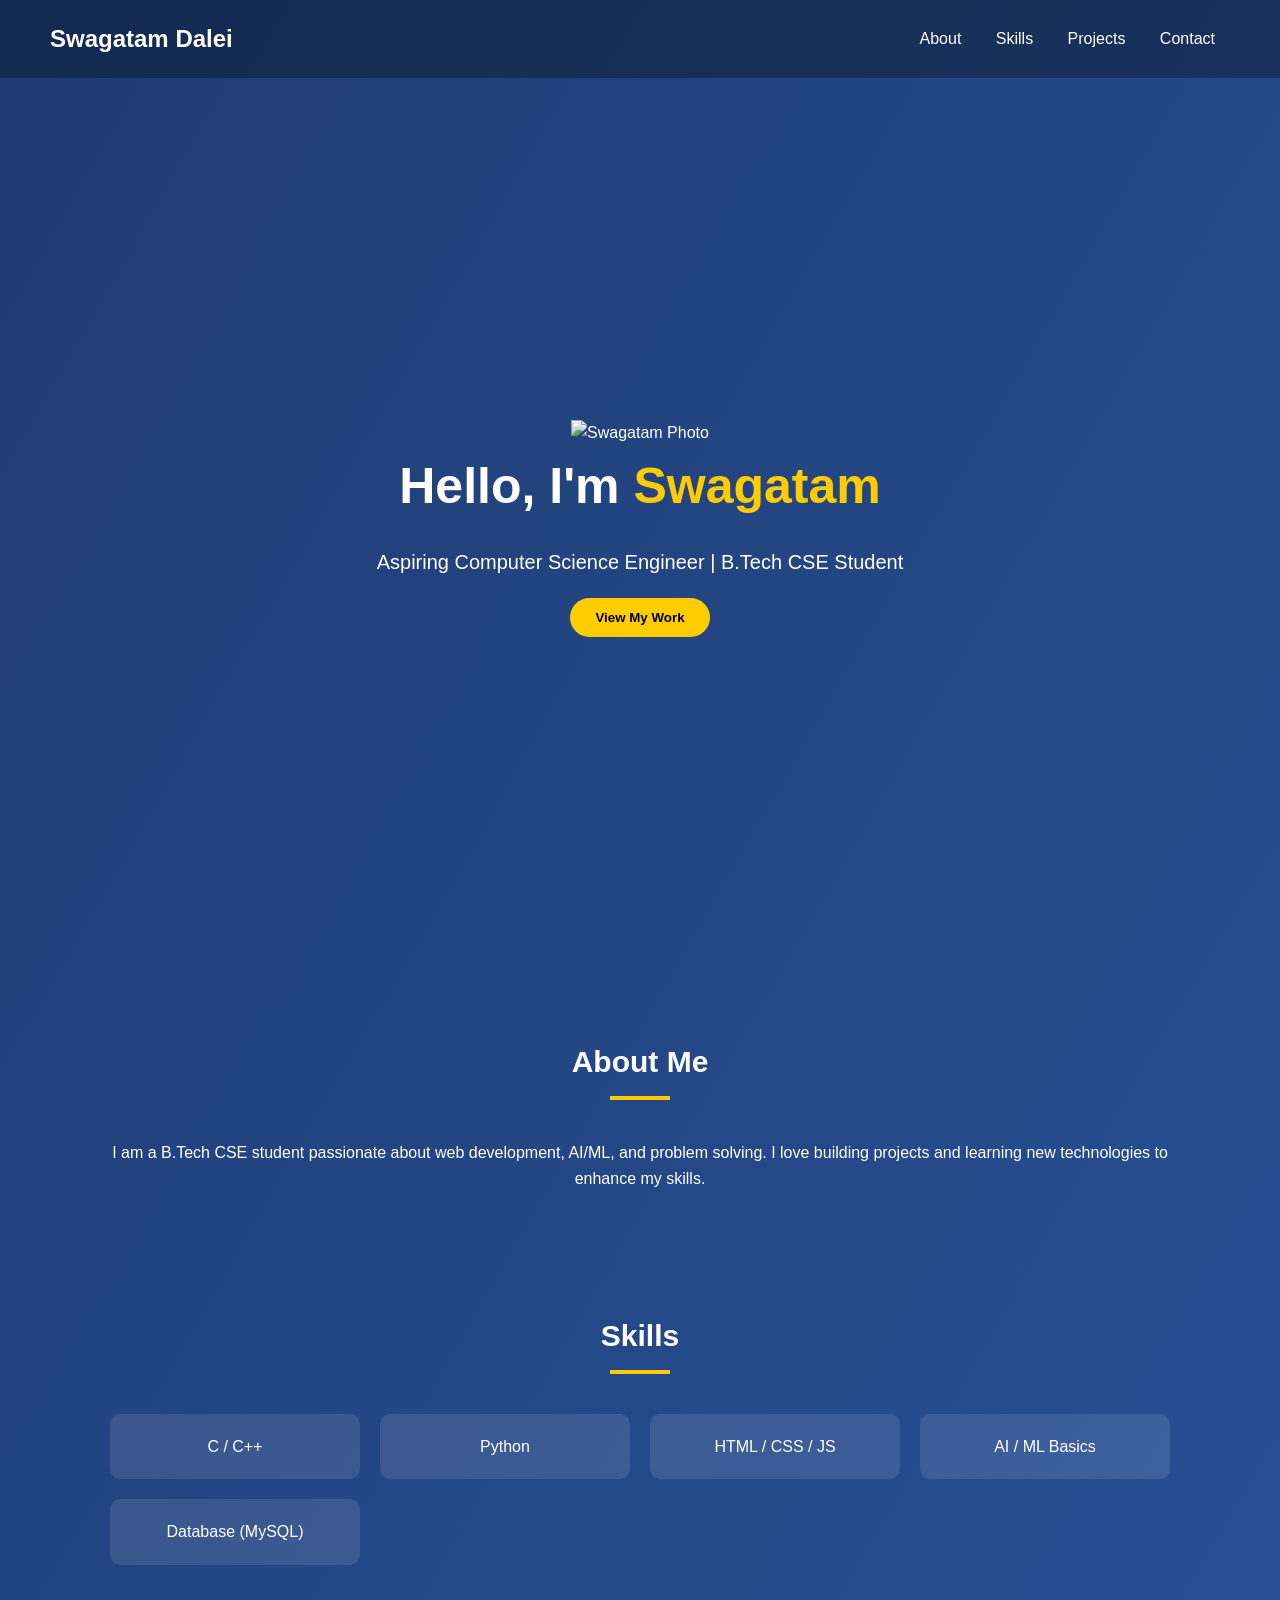
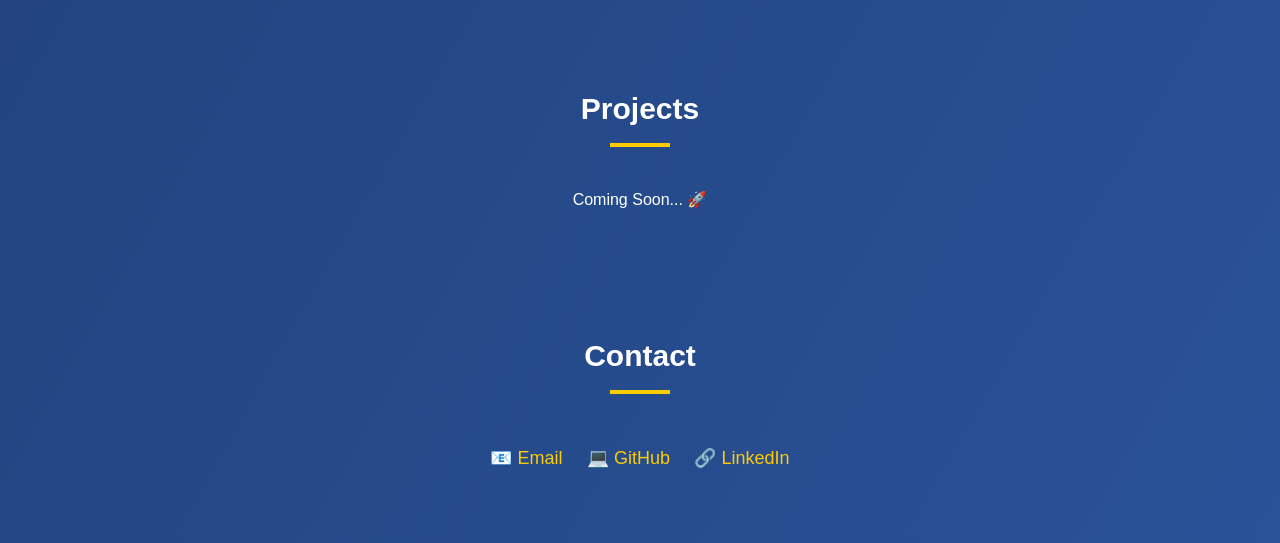
==== index.html @ 4ebf3e2d "Update index.html" ====
<!DOCTYPE html>
<html lang="en">
<head>
  <meta charset="UTF-8">
  <meta name="viewport" content="width=device-width, initial-scale=1.0">
  <title>Swagatam Dalei | Portfolio</title>
  <style>
    /* Reset */
    * {margin: 0; padding: 0; box-sizing: border-box;}
    body {
      font-family: 'Poppins', sans-serif;
      background: linear-gradient(120deg, #1e3c72, #2a5298);
      color: #fff;
      line-height: 1.6;
    }
    header {
      display: flex;
      justify-content: space-between;
      align-items: center;
      padding: 20px 50px;
      background: rgba(0,0,0,0.3);
      position: sticky;
      top: 0;
      z-index: 1000;
    }
    header h1 {
      font-size: 24px;
      animation: fadeInLeft 2s ease;
    }
    header nav a {
      color: #fff;
      text-decoration: none;
      margin: 0 15px;
      transition: color 0.3s;
    }
    header nav a:hover {
      color: #ffcc00;
    }

    /* Hero Section */
    .hero {
      height: 100vh;
      display: flex;
      flex-direction: column;
      justify-content: center;
      align-items: center;
      text-align: center;
      padding: 0 20px;
    }
    .hero h2 {
      font-size: 50px;
      animation: fadeInDown 2s ease;
    }
    .hero p {
      font-size: 20px;
      margin: 20px 0;
      animation: fadeInUp 2s ease;
    }
    .btn {
      background: #ffcc00;
      color: #000;
      padding: 12px 25px;
      border: none;
      border-radius: 25px;
      cursor: pointer;
      font-weight: bold;
      transition: 0.3s;
      animation: fadeInUp 2.5s ease;
    }
    .btn:hover {
      background: #fff;
      color: #000;
      transform: scale(1.1);
    }

    /* Section */
    section {
      padding: 60px 20px;
      max-width: 1100px;
      margin: auto;
    }
    section h2 {
      text-align: center;
      margin-bottom: 40px;
      font-size: 30px;
      position: relative;
    }
    section h2::after {
      content: '';
      width: 60px;
      height: 4px;
      background: #ffcc00;
      display: block;
      margin: 10px auto;
    }

    /* Skills */
    .skills {
      display: grid;
      grid-template-columns: repeat(auto-fit, minmax(200px, 1fr));
      gap: 20px;
    }
    .skill {
      background: rgba(255,255,255,0.1);
      padding: 20px;
      border-radius: 10px;
      text-align: center;
      transition: transform 0.3s;
    }
    .skill:hover {
      transform: translateY(-10px);
    }

    /* Contact */
    .contact {
      text-align: center;
    }
    .contact a {
      display: inline-block;
      margin: 10px;
      color: #ffcc00;
      font-size: 18px;
      text-decoration: none;
      transition: 0.3s;
    }
    .contact a:hover {
      color: #fff;
    }

    /* Animations */
    @keyframes fadeInDown {
      from {opacity: 0; transform: translateY(-50px);}
      to {opacity: 1; transform: translateY(0);}
    }
    @keyframes fadeInUp {
      from {opacity: 0; transform: translateY(50px);}
      to {opacity: 1; transform: translateY(0);}
    }
    @keyframes fadeInLeft {
      from {opacity: 0; transform: translateX(-50px);}
      to {opacity: 1; transform: translateX(0);}
    }
  </style>
</head>
<body>
  <header>
    <h1>Swagatam Dalei</h1>
    <nav>
      <a href="#about">About</a>
      <a href="#skills">Skills</a>
      <a href="#projects">Projects</a>
      <a href="#contact">Contact</a>
    </nav>
  </header>

  <div class="hero">
    <div class="profile">
      <img src="profile.jpg" alt="Swagatam Photo" class="profile-pic">
    </div>
    <h2>Hello, I'm <span style="color:#ffcc00;">Swagatam</span></h2>
    <p>Aspiring Computer Science Engineer | B.Tech CSE Student</p>
    <button class="btn">View My Work</button>
  </div>

  <section id="about">
    <h2>About Me</h2>
    <p style="text-align:center;">I am a B.Tech CSE student passionate about web development, AI/ML, and problem solving.  
    I love building projects and learning new technologies to enhance my skills.</p>
  </section>

  <section id="skills">
    <h2>Skills</h2>
    <div class="skills">
      <div class="skill">C / C++</div>
      <div class="skill">Python</div>
      <div class="skill">HTML / CSS / JS</div>
      <div class="skill">AI / ML Basics</div>
      <div class="skill">Database (MySQL)</div>
    </div>
  </section>

  <section id="projects">
    <h2>Projects</h2>
    <p style="text-align:center;">Coming Soon... 🚀</p>
  </section>

  <section id="contact">
    <h2>Contact</h2>
    <div class="contact">
      <a href="mailto:swagatam9957@gmail.com">📧 Email</a>
      <a href="https://swagatamdalei.github.io" target="_blank">💻 GitHub</a>
      <a href="https://linkedin.com/in/yourlinkedin" target="_blank">🔗 LinkedIn</a>
    </div>
  </section>
</body>
</html>
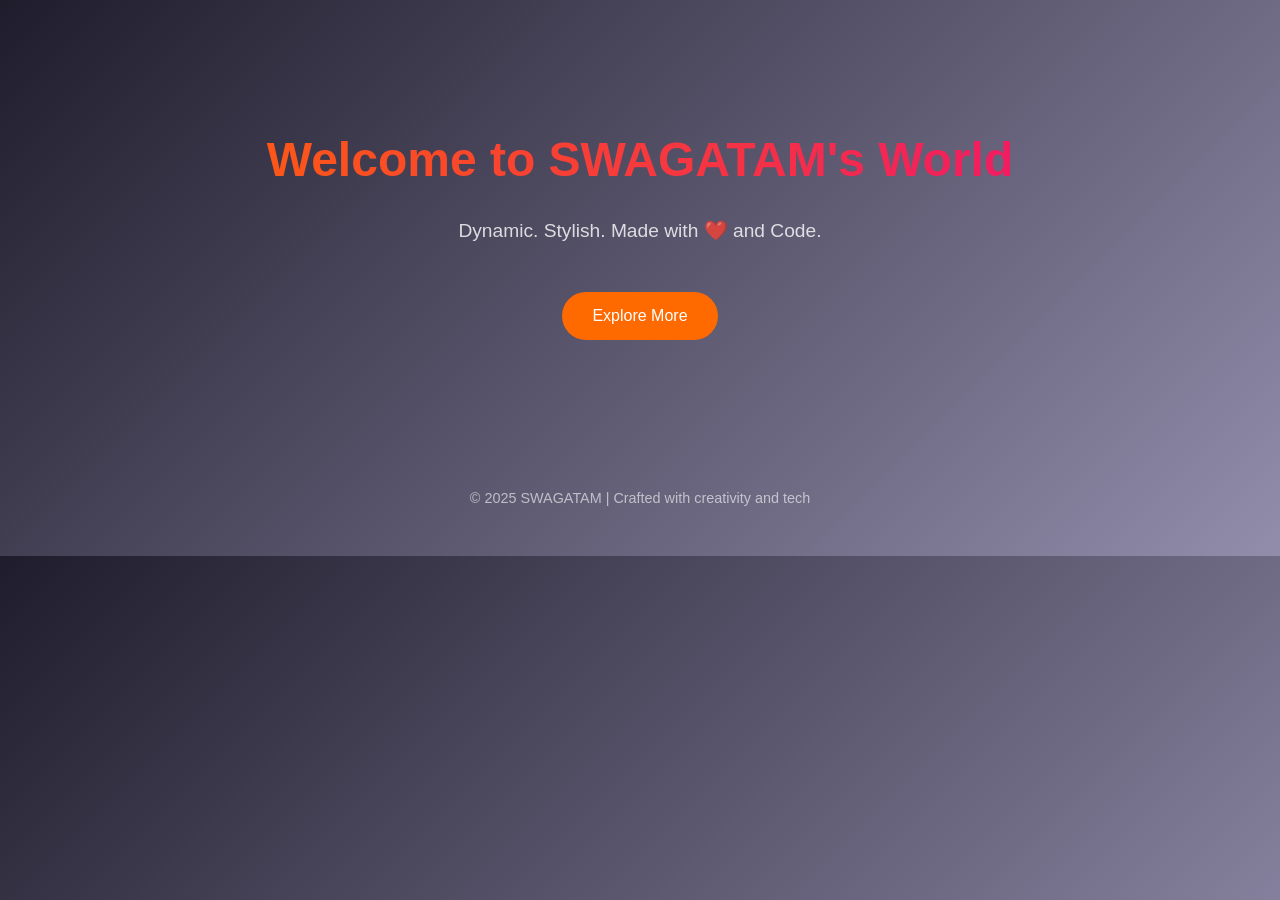
==== commit a486e7ff: "Update index.html" ====
--- a/index.html
+++ b/index.html
@@ -1,196 +1,77 @@
 <!DOCTYPE html>
 <html lang="en">
 <head>
-  <meta charset="UTF-8">
-  <meta name="viewport" content="width=device-width, initial-scale=1.0">
-  <title>Swagatam Dalei | Portfolio</title>
+  <meta charset="UTF-8" />
+  <meta name="viewport" content="width=device-width, initial-scale=1.0" />
+  <title>Swag Website</title>
   <style>
-    /* Reset */
-    * {margin: 0; padding: 0; box-sizing: border-box;}
     body {
-      font-family: 'Poppins', sans-serif;
-      background: linear-gradient(120deg, #1e3c72, #2a5298);
-      color: #fff;
-      line-height: 1.6;
-    }
-    header {
-      display: flex;
-      justify-content: space-between;
-      align-items: center;
-      padding: 20px 50px;
-      background: rgba(0,0,0,0.3);
-      position: sticky;
-      top: 0;
-      z-index: 1000;
-    }
-    header h1 {
-      font-size: 24px;
-      animation: fadeInLeft 2s ease;
-    }
-    header nav a {
-      color: #fff;
-      text-decoration: none;
-      margin: 0 15px;
-      transition: color 0.3s;
-    }
-    header nav a:hover {
-      color: #ffcc00;
+      margin: 0;
+      font-family: 'Segoe UI', sans-serif;
+      background: linear-gradient(135deg, #1f1c2c, #928dab);
+      color: white;
+      overflow-x: hidden;
     }
 
-    /* Hero Section */
-    .hero {
-      height: 100vh;
-      display: flex;
-      flex-direction: column;
-      justify-content: center;
-      align-items: center;
+    header {
       text-align: center;
-      padding: 0 20px;
-    }
-    .hero h2 {
-      font-size: 50px;
-      animation: fadeInDown 2s ease;
-    }
-    .hero p {
-      font-size: 20px;
-      margin: 20px 0;
-      animation: fadeInUp 2s ease;
-    }
-    .btn {
-      background: #ffcc00;
-      color: #000;
-      padding: 12px 25px;
-      border: none;
-      border-radius: 25px;
-      cursor: pointer;
-      font-weight: bold;
-      transition: 0.3s;
-      animation: fadeInUp 2.5s ease;
-    }
-    .btn:hover {
-      background: #fff;
-      color: #000;
-      transform: scale(1.1);
+      padding: 100px 20px;
+      animation: fadeIn 2s ease-in-out;
     }
 
-    /* Section */
-    section {
-      padding: 60px 20px;
-      max-width: 1100px;
-      margin: auto;
-    }
-    section h2 {
-      text-align: center;
-      margin-bottom: 40px;
-      font-size: 30px;
-      position: relative;
-    }
-    section h2::after {
-      content: '';
-      width: 60px;
-      height: 4px;
-      background: #ffcc00;
-      display: block;
-      margin: 10px auto;
+    h1 {
+      font-size: 3em;
+      background: linear-gradient(to right, #ff6a00, #ee0979);
+      -webkit-background-clip: text;
+      -webkit-text-fill-color: transparent;
     }
 
-    /* Skills */
-    .skills {
-      display: grid;
-      grid-template-columns: repeat(auto-fit, minmax(200px, 1fr));
-      gap: 20px;
-    }
-    .skill {
-      background: rgba(255,255,255,0.1);
-      padding: 20px;
-      border-radius: 10px;
-      text-align: center;
-      transition: transform 0.3s;
-    }
-    .skill:hover {
-      transform: translateY(-10px);
+    p {
+      font-size: 1.2em;
+      margin-top: 10px;
+      opacity: 0.8;
     }
 
-    /* Contact */
-    .contact {
-      text-align: center;
-    }
-    .contact a {
+    .btn {
       display: inline-block;
-      margin: 10px;
-      color: #ffcc00;
-      font-size: 18px;
-      text-decoration: none;
-      transition: 0.3s;
-    }
-    .contact a:hover {
-      color: #fff;
+      margin-top: 30px;
+      padding: 15px 30px;
+      background: #ff6a00;
+      color: white;
+      border: none;
+      border-radius: 30px;
+      font-size: 1em;
+      cursor: pointer;
+      transition: transform 0.3s ease;
     }
 
-    /* Animations */
-    @keyframes fadeInDown {
-      from {opacity: 0; transform: translateY(-50px);}
-      to {opacity: 1; transform: translateY(0);}
+    .btn:hover {
+      transform: scale(1.1);
+      background: #ee0979;
     }
-    @keyframes fadeInUp {
-      from {opacity: 0; transform: translateY(50px);}
-      to {opacity: 1; transform: translateY(0);}
+
+    @keyframes fadeIn {
+      from { opacity: 0; transform: translateY(-20px); }
+      to { opacity: 1; transform: translateY(0); }
     }
-    @keyframes fadeInLeft {
-      from {opacity: 0; transform: translateX(-50px);}
-      to {opacity: 1; transform: translateX(0);}
+
+    footer {
+      text-align: center;
+      padding: 50px 20px;
+      font-size: 0.9em;
+      opacity: 0.6;
     }
   </style>
 </head>
 <body>
   <header>
-    <h1>Swagatam Dalei</h1>
-    <nav>
-      <a href="#about">About</a>
-      <a href="#skills">Skills</a>
-      <a href="#projects">Projects</a>
-      <a href="#contact">Contact</a>
-    </nav>
+    <h1>Welcome to SWAGATAM's World</h1>
+    <p>Dynamic. Stylish. Made with ❤️ and Code.</p>
+    <button class="btn">Explore More</button>
   </header>
 
-  <div class="hero">
-    <div class="profile">
-      <img src="profile.jpg" alt="Swagatam Photo" class="profile-pic">
-    </div>
-    <h2>Hello, I'm <span style="color:#ffcc00;">Swagatam</span></h2>
-    <p>Aspiring Computer Science Engineer | B.Tech CSE Student</p>
-    <button class="btn">View My Work</button>
-  </div>
-
-  <section id="about">
-    <h2>About Me</h2>
-    <p style="text-align:center;">I am a B.Tech CSE student passionate about web development, AI/ML, and problem solving.  
-    I love building projects and learning new technologies to enhance my skills.</p>
-  </section>
-
-  <section id="skills">
-    <h2>Skills</h2>
-    <div class="skills">
-      <div class="skill">C / C++</div>
-      <div class="skill">Python</div>
-      <div class="skill">HTML / CSS / JS</div>
-      <div class="skill">AI / ML Basics</div>
-      <div class="skill">Database (MySQL)</div>
-    </div>
-  </section>
-
-  <section id="projects">
-    <h2>Projects</h2>
-    <p style="text-align:center;">Coming Soon... 🚀</p>
-  </section>
-
-  <section id="contact">
-    <h2>Contact</h2>
-    <div class="contact">
-      <a href="mailto:swagatam9957@gmail.com">📧 Email</a>
-      <a href="https://swagatamdalei.github.io" target="_blank">💻 GitHub</a>
-      <a href="https://linkedin.com/in/yourlinkedin" target="_blank">🔗 LinkedIn</a>
-    </div>
-  </section>
+  <footer>
+    &copy; 2025 SWAGATAM | Crafted with creativity and tech
+  </footer>
 </body>
 </html>
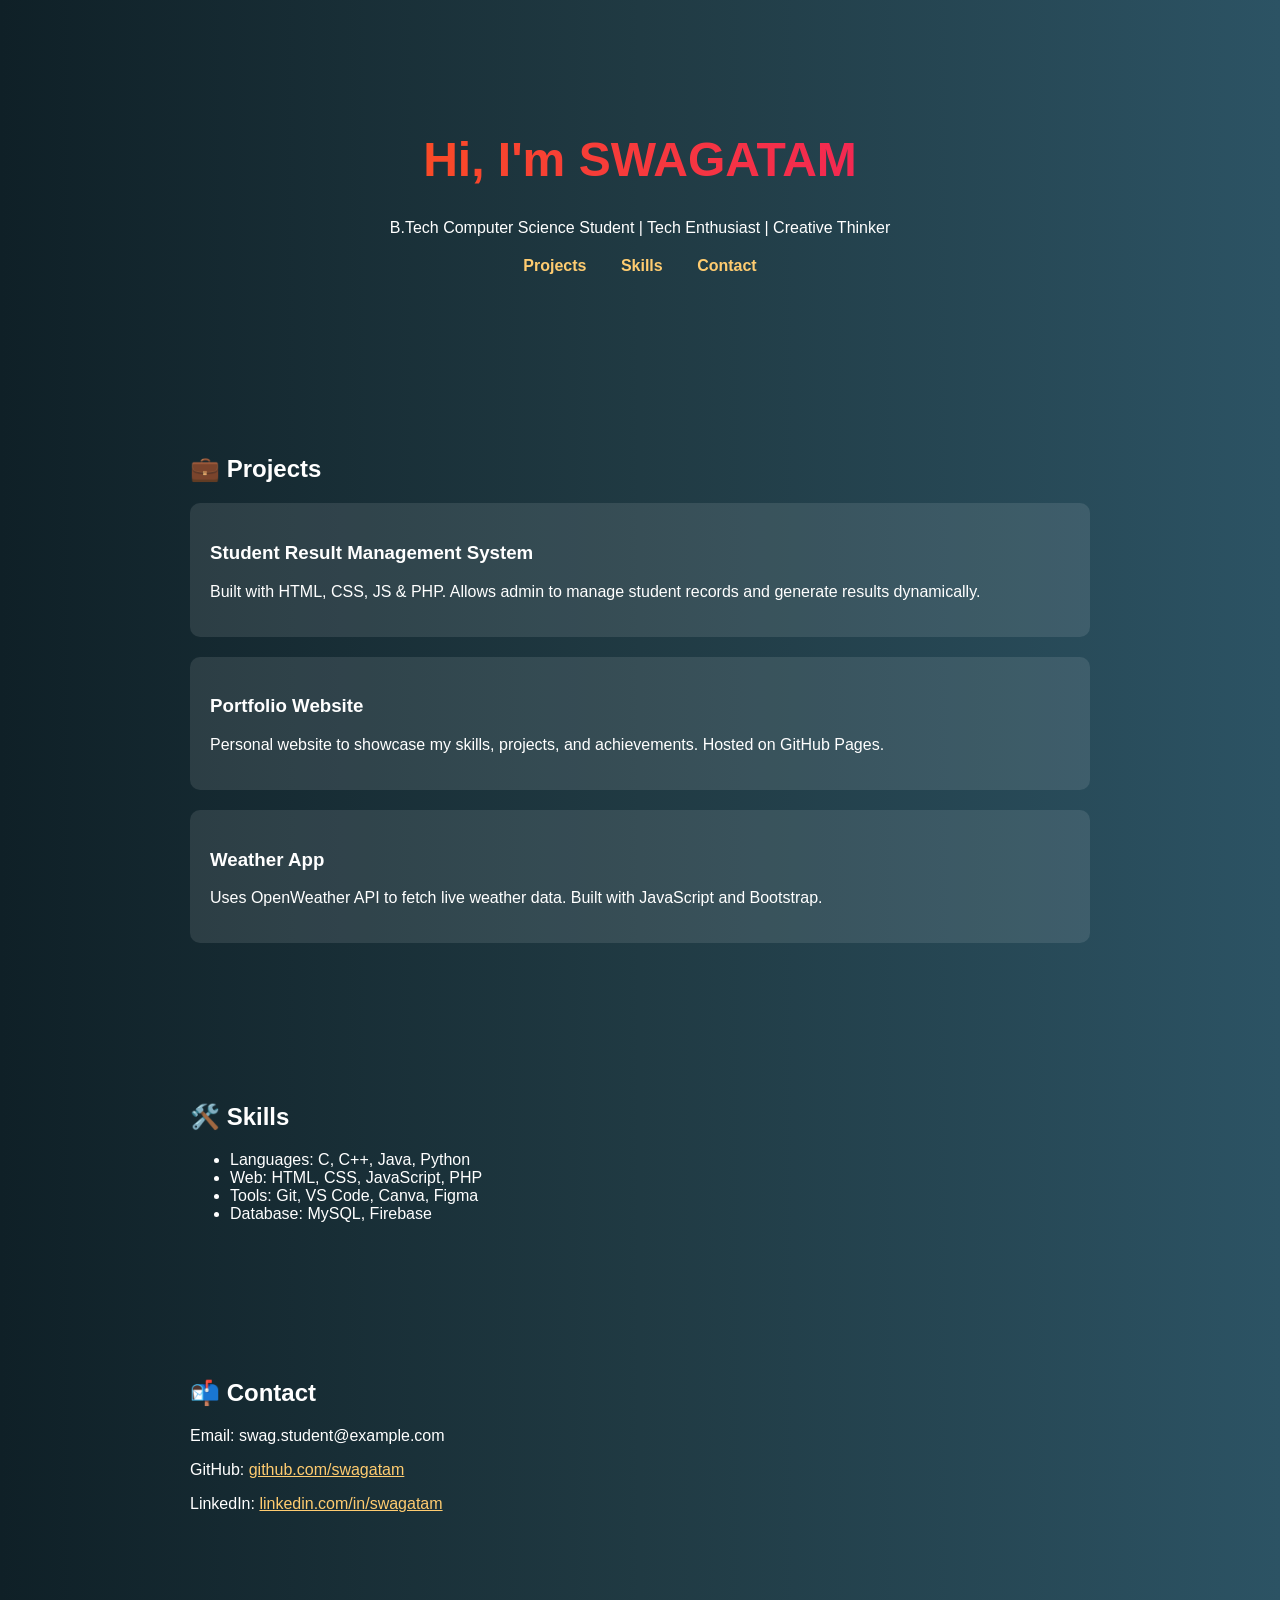
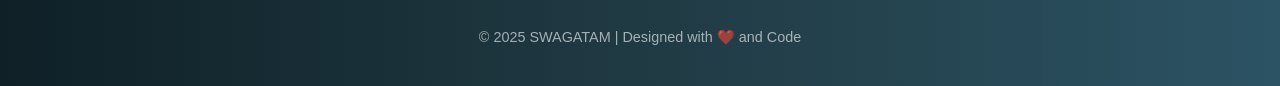
==== commit 83df13bb: "Update index.html" ====
--- a/index.html
+++ b/index.html
@@ -3,14 +3,13 @@
 <head>
   <meta charset="UTF-8" />
   <meta name="viewport" content="width=device-width, initial-scale=1.0" />
-  <title>Swag Website</title>
+  <title>SWAGATAM | Portfolio</title>
   <style>
     body {
       margin: 0;
       font-family: 'Segoe UI', sans-serif;
-      background: linear-gradient(135deg, #1f1c2c, #928dab);
+      background: linear-gradient(to right, #0f2027, #203a43, #2c5364);
       color: white;
-      overflow-x: hidden;
     }
 
     header {
@@ -26,52 +25,97 @@
       -webkit-text-fill-color: transparent;
     }
 
-    p {
-      font-size: 1.2em;
-      margin-top: 10px;
-      opacity: 0.8;
+    nav {
+      text-align: center;
+      margin-top: 20px;
     }
 
-    .btn {
-      display: inline-block;
-      margin-top: 30px;
-      padding: 15px 30px;
-      background: #ff6a00;
-      color: white;
-      border: none;
-      border-radius: 30px;
-      font-size: 1em;
-      cursor: pointer;
+    nav a {
+      margin: 0 15px;
+      text-decoration: none;
+      color: #ffcc70;
+      font-weight: bold;
+    }
+
+    section {
+      padding: 60px 20px;
+      max-width: 900px;
+      margin: auto;
+    }
+
+    .project {
+      background: rgba(255, 255, 255, 0.1);
+      padding: 20px;
+      margin-bottom: 20px;
+      border-radius: 10px;
       transition: transform 0.3s ease;
     }
 
-    .btn:hover {
-      transform: scale(1.1);
-      background: #ee0979;
+    .project:hover {
+      transform: scale(1.02);
+    }
+
+    footer {
+      text-align: center;
+      padding: 40px 20px;
+      font-size: 0.9em;
+      opacity: 0.6;
     }
 
     @keyframes fadeIn {
       from { opacity: 0; transform: translateY(-20px); }
       to { opacity: 1; transform: translateY(0); }
     }
-
-    footer {
-      text-align: center;
-      padding: 50px 20px;
-      font-size: 0.9em;
-      opacity: 0.6;
-    }
   </style>
 </head>
 <body>
+
   <header>
-    <h1>Welcome to SWAGATAM's World</h1>
-    <p>Dynamic. Stylish. Made with ❤️ and Code.</p>
-    <button class="btn">Explore More</button>
+    <h1>Hi, I'm SWAGATAM</h1>
+    <p>B.Tech Computer Science Student | Tech Enthusiast | Creative Thinker</p>
+    <nav>
+      <a href="#projects">Projects</a>
+      <a href="#skills">Skills</a>
+      <a href="#contact">Contact</a>
+    </nav>
   </header>
 
+  <section id="projects">
+    <h2>💼 Projects</h2>
+    <div class="project">
+      <h3>Student Result Management System</h3>
+      <p>Built with HTML, CSS, JS & PHP. Allows admin to manage student records and generate results dynamically.</p>
+    </div>
+    <div class="project">
+      <h3>Portfolio Website</h3>
+      <p>Personal website to showcase my skills, projects, and achievements. Hosted on GitHub Pages.</p>
+    </div>
+    <div class="project">
+      <h3>Weather App</h3>
+      <p>Uses OpenWeather API to fetch live weather data. Built with JavaScript and Bootstrap.</p>
+    </div>
+  </section>
+
+  <section id="skills">
+    <h2>🛠️ Skills</h2>
+    <ul>
+      <li>Languages: C, C++, Java, Python</li>
+      <li>Web: HTML, CSS, JavaScript, PHP</li>
+      <li>Tools: Git, VS Code, Canva, Figma</li>
+      <li>Database: MySQL, Firebase</li>
+    </ul>
+  </section>
+
+  <section id="contact">
+    <h2>📬 Contact</h2>
+    <p>Email: swag.student@example.com</p>
+    <p>GitHub: <a href="https://github.com/swagatam" style="color:#ffcc70;">github.com/swagatam</a></p>
+    <p>LinkedIn: <a href="https://linkedin.com/in/swagatam" style="color:#ffcc70;">linkedin.com/in/swagatam</a></p>
+  </section>
+
   <footer>
-    &copy; 2025 SWAGATAM | Crafted with creativity and tech
+    &copy; 2025 SWAGATAM | Designed with ❤️ and Code
   </footer>
+
 </body>
 </html>
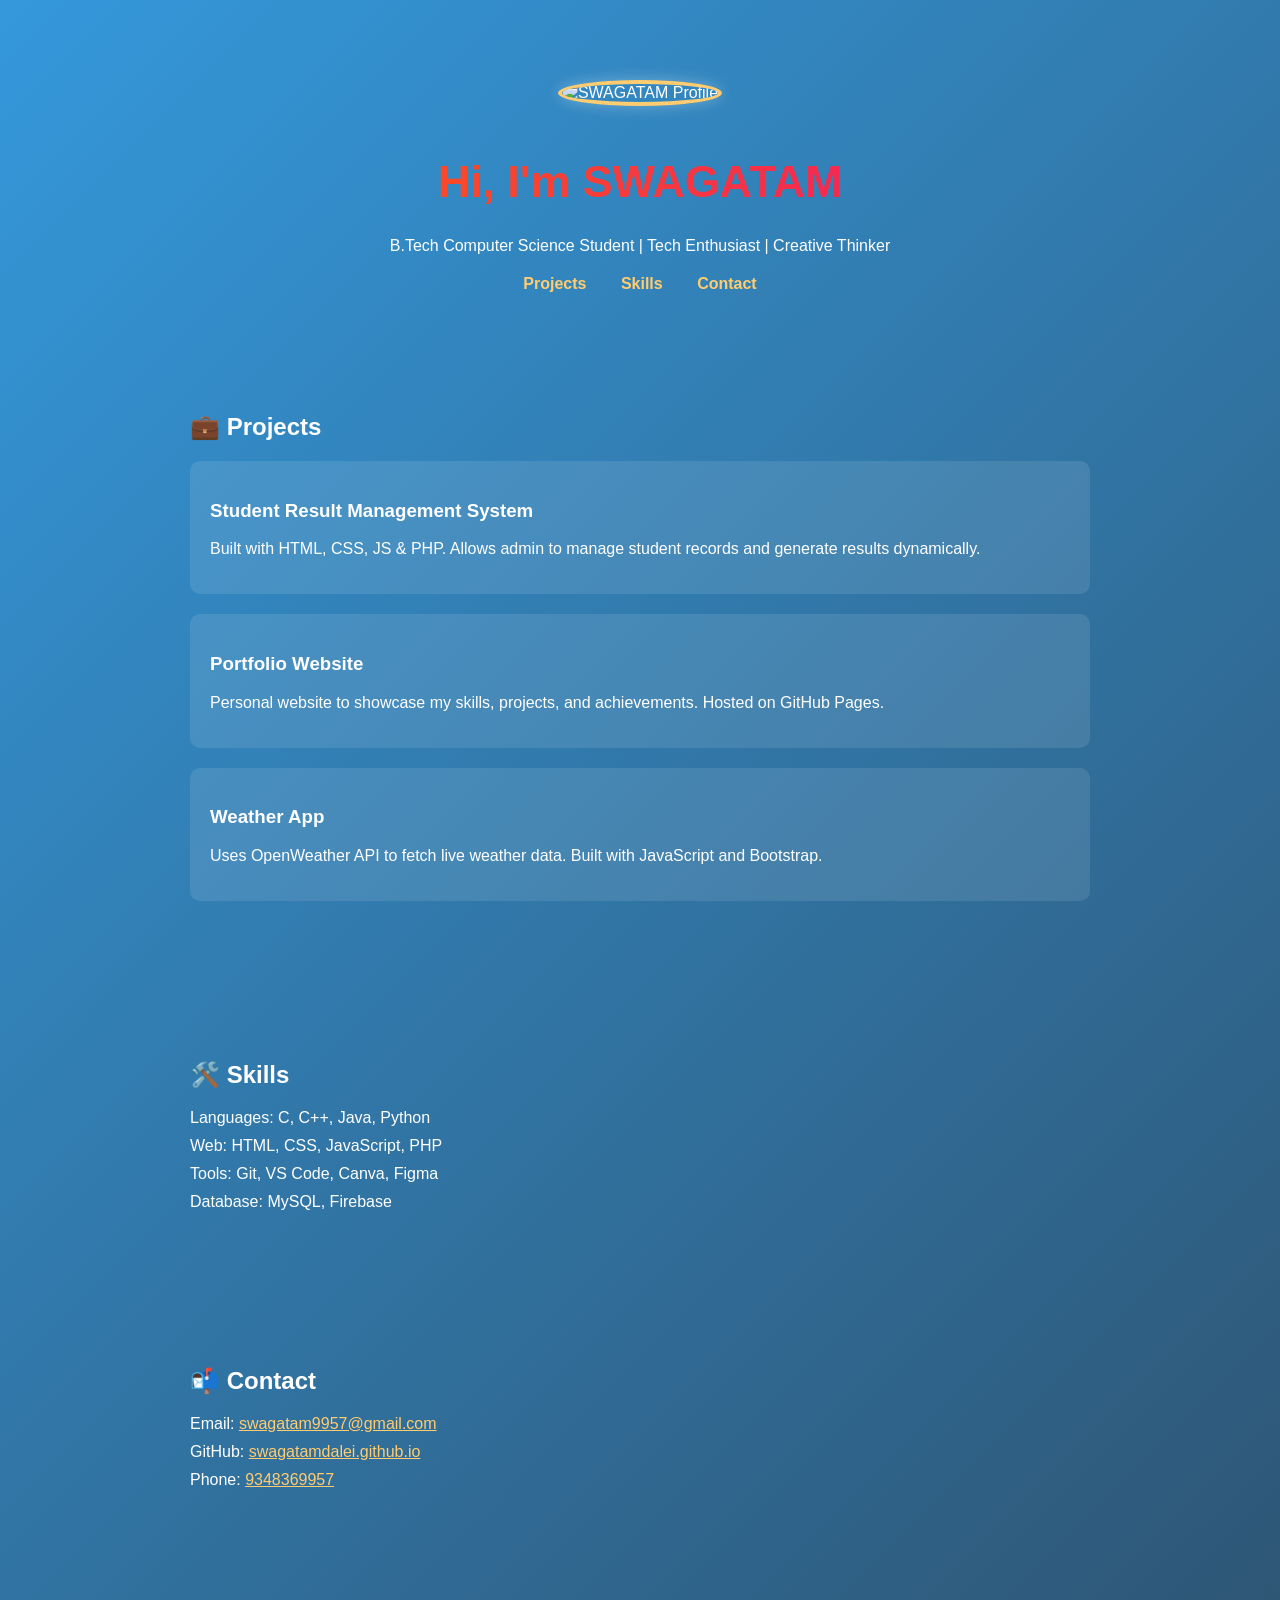
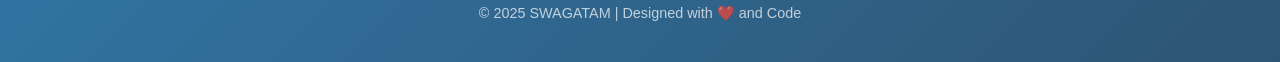
==== commit a7b62d22: "Update index.html" ====
--- a/index.html
+++ b/index.html
@@ -8,18 +8,36 @@
     body {
       margin: 0;
       font-family: 'Segoe UI', sans-serif;
-      background: linear-gradient(to right, #0f2027, #203a43, #2c5364);
+      background: linear-gradient(-45deg, #1f1c2c, #928dab, #2c3e50, #3498db);
+      background-size: 400% 400%;
+      animation: gradientBG 15s ease infinite;
       color: white;
+    }
+
+    @keyframes gradientBG {
+      0% {background-position: 0% 50%;}
+      50% {background-position: 100% 50%;}
+      100% {background-position: 0% 50%;}
     }
 
     header {
       text-align: center;
-      padding: 100px 20px;
+      padding: 80px 20px 40px;
       animation: fadeIn 2s ease-in-out;
     }
 
+    .profile-pic {
+      width: 150px;
+      height: 150px;
+      border-radius: 50%;
+      border: 4px solid #ffcc70;
+      object-fit: cover;
+      box-shadow: 0 0 15px rgba(255, 255, 255, 0.3);
+      margin-bottom: 20px;
+    }
+
     h1 {
-      font-size: 3em;
+      font-size: 2.8em;
       background: linear-gradient(to right, #ff6a00, #ee0979);
       -webkit-background-clip: text;
       -webkit-text-fill-color: transparent;
@@ -55,11 +73,24 @@
       transform: scale(1.02);
     }
 
+    ul {
+      list-style: none;
+      padding: 0;
+    }
+
+    li {
+      margin-bottom: 10px;
+    }
+
+    a {
+      color: #ffcc70;
+    }
+
     footer {
       text-align: center;
       padding: 40px 20px;
       font-size: 0.9em;
-      opacity: 0.6;
+      opacity: 0.7;
     }
 
     @keyframes fadeIn {
@@ -71,6 +102,8 @@
 <body>
 
   <header>
+    <!-- 🔄 Replace the src URL with your actual profile photo link -->
+    <img src="https://your-image-url.com/profile.jpg" alt="SWAGATAM Profile" class="profile-pic" />
     <h1>Hi, I'm SWAGATAM</h1>
     <p>B.Tech Computer Science Student | Tech Enthusiast | Creative Thinker</p>
     <nav>
@@ -108,9 +141,11 @@
 
   <section id="contact">
     <h2>📬 Contact</h2>
-    <p>Email: swag.student@example.com</p>
-    <p>GitHub: <a href="https://github.com/swagatam" style="color:#ffcc70;">github.com/swagatam</a></p>
-    <p>LinkedIn: <a href="https://linkedin.com/in/swagatam" style="color:#ffcc70;">linkedin.com/in/swagatam</a></p>
+    <ul>
+      <li>Email: <a href="mailto:swagatam9957@gmail.com">swagatam9957@gmail.com</a></li>
+      <li>GitHub: <a href="https://swagatamdalei.github.io">swagatamdalei.github.io</a></li>
+      <li>Phone: <a href="tel:+919348369957">9348369957</a></li>
+    </ul>
   </section>
 
   <footer>
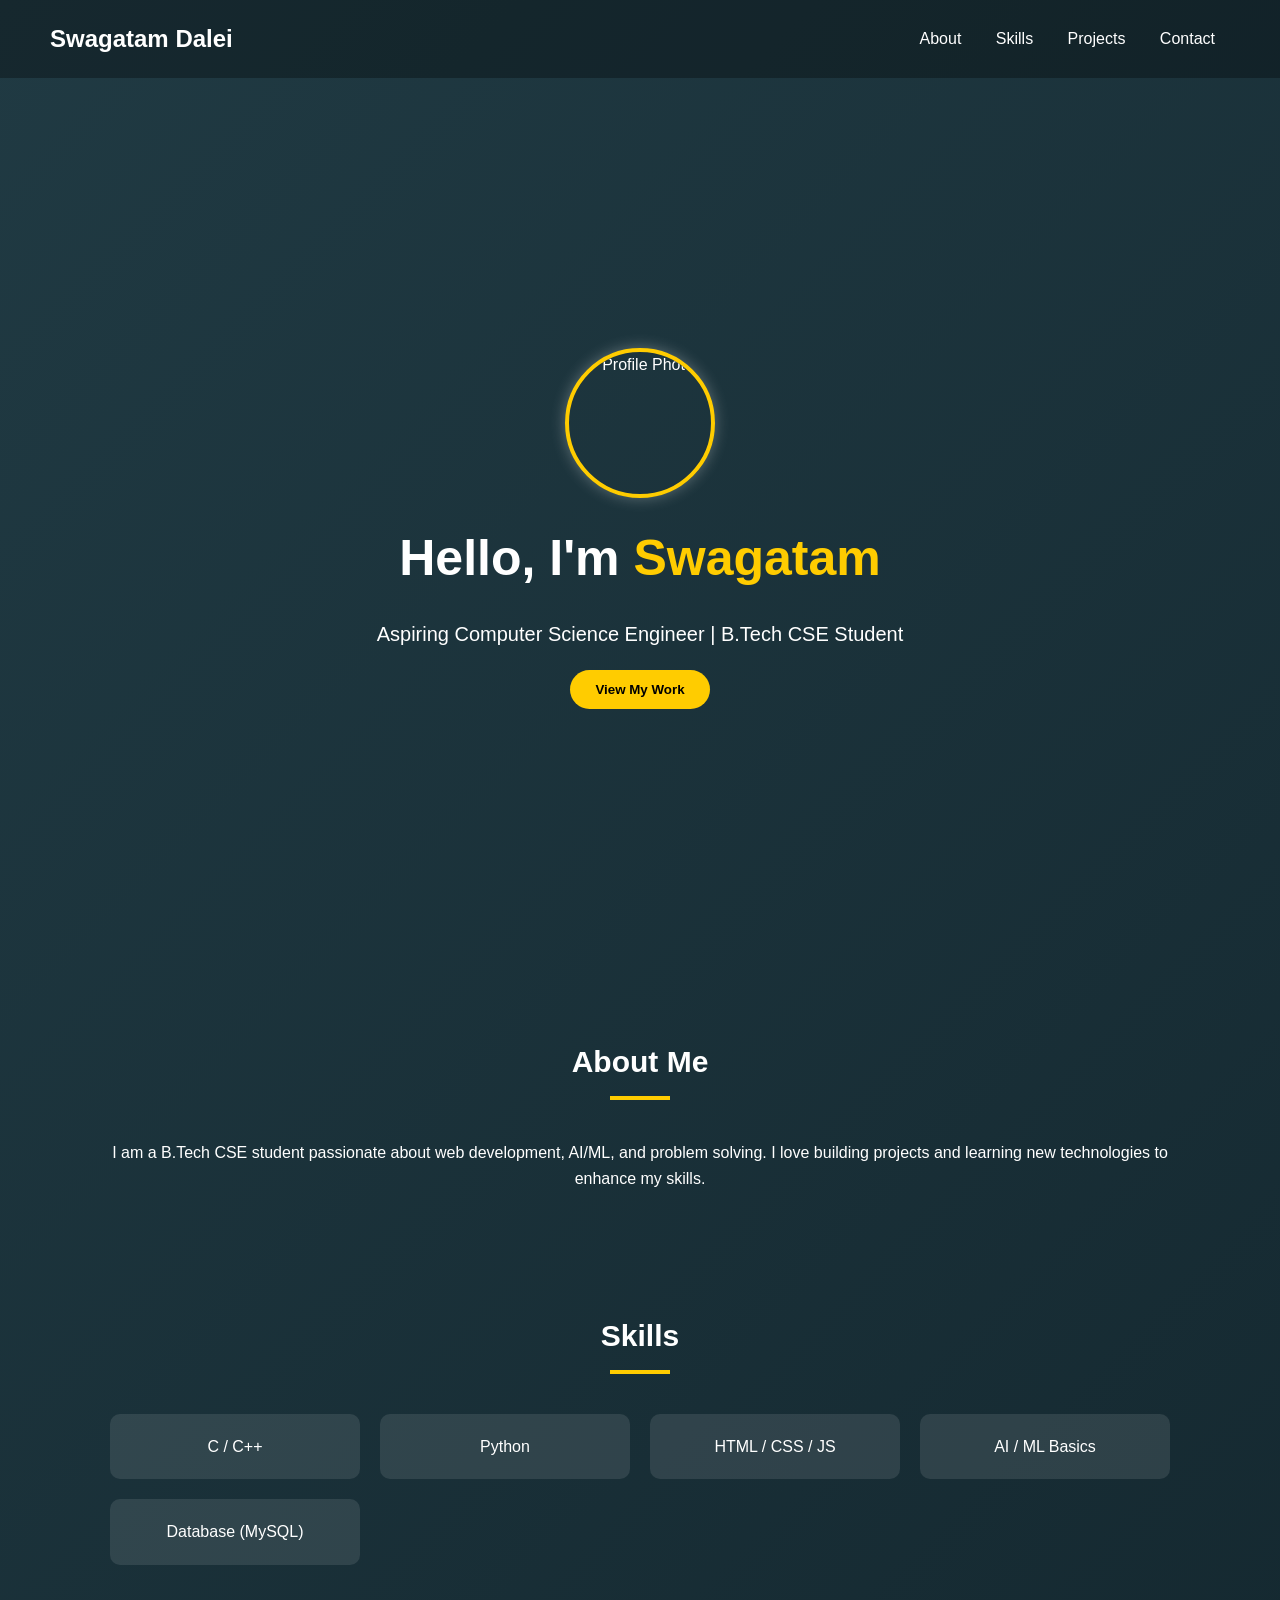
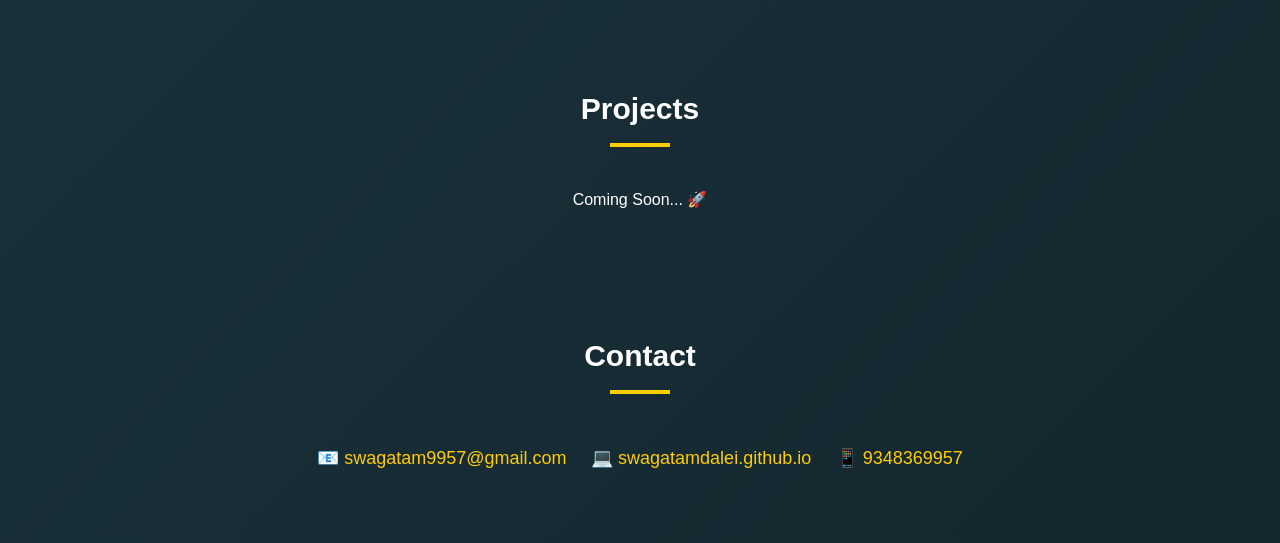
==== commit 38c7184c: "Update index.html" ====
--- a/index.html
+++ b/index.html
@@ -1,17 +1,18 @@
 <!DOCTYPE html>
 <html lang="en">
 <head>
-  <meta charset="UTF-8" />
-  <meta name="viewport" content="width=device-width, initial-scale=1.0" />
-  <title>SWAGATAM | Portfolio</title>
+  <meta charset="UTF-8">
+  <meta name="viewport" content="width=device-width, initial-scale=1.0">
+  <title>Swagatam Dalei | Portfolio</title>
   <style>
+    * {margin: 0; padding: 0; box-sizing: border-box;}
     body {
-      margin: 0;
-      font-family: 'Segoe UI', sans-serif;
-      background: linear-gradient(-45deg, #1f1c2c, #928dab, #2c3e50, #3498db);
+      font-family: 'Poppins', sans-serif;
+      background: linear-gradient(-45deg, #1e3c72, #2a5298, #0f2027, #203a43);
       background-size: 400% 400%;
       animation: gradientBG 15s ease infinite;
-      color: white;
+      color: #fff;
+      line-height: 1.6;
     }
 
     @keyframes gradientBG {
@@ -21,136 +22,202 @@
     }
 
     header {
-      text-align: center;
-      padding: 80px 20px 40px;
-      animation: fadeIn 2s ease-in-out;
+      display: flex;
+      justify-content: space-between;
+      align-items: center;
+      padding: 20px 50px;
+      background: rgba(0,0,0,0.3);
+      position: sticky;
+      top: 0;
+      z-index: 1000;
+    }
+
+    header h1 {
+      font-size: 24px;
+      animation: fadeInLeft 2s ease;
+    }
+
+    header nav a {
+      color: #fff;
+      text-decoration: none;
+      margin: 0 15px;
+      transition: color 0.3s;
+    }
+
+    header nav a:hover {
+      color: #ffcc00;
+    }
+
+    .hero {
+      height: 100vh;
+      display: flex;
+      flex-direction: column;
+      justify-content: center;
+      align-items: center;
+      text-align: center;
+      padding: 0 20px;
     }
 
     .profile-pic {
       width: 150px;
       height: 150px;
       border-radius: 50%;
-      border: 4px solid #ffcc70;
+      border: 4px solid #ffcc00;
       object-fit: cover;
       box-shadow: 0 0 15px rgba(255, 255, 255, 0.3);
       margin-bottom: 20px;
     }
 
-    h1 {
-      font-size: 2.8em;
-      background: linear-gradient(to right, #ff6a00, #ee0979);
-      -webkit-background-clip: text;
-      -webkit-text-fill-color: transparent;
-    }
-
-    nav {
-      text-align: center;
-      margin-top: 20px;
-    }
-
-    nav a {
-      margin: 0 15px;
-      text-decoration: none;
-      color: #ffcc70;
+    .hero h2 {
+      font-size: 50px;
+      animation: fadeInDown 2s ease;
+    }
+
+    .hero p {
+      font-size: 20px;
+      margin: 20px 0;
+      animation: fadeInUp 2s ease;
+    }
+
+    .btn {
+      background: #ffcc00;
+      color: #000;
+      padding: 12px 25px;
+      border: none;
+      border-radius: 25px;
+      cursor: pointer;
       font-weight: bold;
+      transition: 0.3s;
+      animation: fadeInUp 2.5s ease;
+    }
+
+    .btn:hover {
+      background: #fff;
+      color: #000;
+      transform: scale(1.1);
     }
 
     section {
       padding: 60px 20px;
-      max-width: 900px;
+      max-width: 1100px;
       margin: auto;
     }
 
-    .project {
-      background: rgba(255, 255, 255, 0.1);
+    section h2 {
+      text-align: center;
+      margin-bottom: 40px;
+      font-size: 30px;
+      position: relative;
+    }
+
+    section h2::after {
+      content: '';
+      width: 60px;
+      height: 4px;
+      background: #ffcc00;
+      display: block;
+      margin: 10px auto;
+    }
+
+    .skills {
+      display: grid;
+      grid-template-columns: repeat(auto-fit, minmax(200px, 1fr));
+      gap: 20px;
+    }
+
+    .skill {
+      background: rgba(255,255,255,0.1);
       padding: 20px;
-      margin-bottom: 20px;
       border-radius: 10px;
-      transition: transform 0.3s ease;
-    }
-
-    .project:hover {
-      transform: scale(1.02);
-    }
-
-    ul {
-      list-style: none;
-      padding: 0;
-    }
-
-    li {
-      margin-bottom: 10px;
-    }
-
-    a {
-      color: #ffcc70;
-    }
-
-    footer {
-      text-align: center;
-      padding: 40px 20px;
-      font-size: 0.9em;
-      opacity: 0.7;
-    }
-
-    @keyframes fadeIn {
-      from { opacity: 0; transform: translateY(-20px); }
-      to { opacity: 1; transform: translateY(0); }
+      text-align: center;
+      transition: transform 0.3s;
+    }
+
+    .skill:hover {
+      transform: translateY(-10px);
+    }
+
+    .contact {
+      text-align: center;
+    }
+
+    .contact a {
+      display: inline-block;
+      margin: 10px;
+      color: #ffcc00;
+      font-size: 18px;
+      text-decoration: none;
+      transition: 0.3s;
+    }
+
+    .contact a:hover {
+      color: #fff;
+    }
+
+    @keyframes fadeInDown {
+      from {opacity: 0; transform: translateY(-50px);}
+      to {opacity: 1; transform: translateY(0);}
+    }
+
+    @keyframes fadeInUp {
+      from {opacity: 0; transform: translateY(50px);}
+      to {opacity: 1; transform: translateY(0);}
+    }
+
+    @keyframes fadeInLeft {
+      from {opacity: 0; transform: translateX(-50px);}
+      to {opacity: 1; transform: translateX(0);}
     }
   </style>
 </head>
 <body>
-
   <header>
-    <!-- 🔄 Replace the src URL with your actual profile photo link -->
-    <img src="https://your-image-url.com/profile.jpg" alt="SWAGATAM Profile" class="profile-pic" />
-    <h1>Hi, I'm SWAGATAM</h1>
-    <p>B.Tech Computer Science Student | Tech Enthusiast | Creative Thinker</p>
+    <h1>Swagatam Dalei</h1>
     <nav>
+      <a href="#about">About</a>
+      <a href="#skills">Skills</a>
       <a href="#projects">Projects</a>
-      <a href="#skills">Skills</a>
       <a href="#contact">Contact</a>
     </nav>
   </header>
 
+  <div class="hero">
+    <!-- Replace with your actual image URL -->
+    <img src="https://your-image-url.com/profile.jpg" alt="Profile Photo" class="profile-pic">
+    <h2>Hello, I'm <span style="color:#ffcc00;">Swagatam</span></h2>
+    <p>Aspiring Computer Science Engineer | B.Tech CSE Student</p>
+    <button class="btn">View My Work</button>
+  </div>
+
+  <section id="about">
+    <h2>About Me</h2>
+    <p style="text-align:center;">I am a B.Tech CSE student passionate about web development, AI/ML, and problem solving.  
+    I love building projects and learning new technologies to enhance my skills.</p>
+  </section>
+
+  <section id="skills">
+    <h2>Skills</h2>
+    <div class="skills">
+      <div class="skill">C / C++</div>
+      <div class="skill">Python</div>
+      <div class="skill">HTML / CSS / JS</div>
+      <div class="skill">AI / ML Basics</div>
+      <div class="skill">Database (MySQL)</div>
+    </div>
+  </section>
+
   <section id="projects">
-    <h2>💼 Projects</h2>
-    <div class="project">
-      <h3>Student Result Management System</h3>
-      <p>Built with HTML, CSS, JS & PHP. Allows admin to manage student records and generate results dynamically.</p>
+    <h2>Projects</h2>
+    <p style="text-align:center;">Coming Soon... 🚀</p>
+  </section>
+
+  <section id="contact">
+    <h2>Contact</h2>
+    <div class="contact">
+      <a href="mailto:swagatam9957@gmail.com">📧 swagatam9957@gmail.com</a>
+      <a href="https://swagatamdalei.github.io" target="_blank">💻 swagatamdalei.github.io</a>
+      <a href="tel:+919348369957">📱 9348369957</a>
     </div>
-    <div class="project">
-      <h3>Portfolio Website</h3>
-      <p>Personal website to showcase my skills, projects, and achievements. Hosted on GitHub Pages.</p>
-    </div>
-    <div class="project">
-      <h3>Weather App</h3>
-      <p>Uses OpenWeather API to fetch live weather data. Built with JavaScript and Bootstrap.</p>
-    </div>
-  </section>
-
-  <section id="skills">
-    <h2>🛠️ Skills</h2>
-    <ul>
-      <li>Languages: C, C++, Java, Python</li>
-      <li>Web: HTML, CSS, JavaScript, PHP</li>
-      <li>Tools: Git, VS Code, Canva, Figma</li>
-      <li>Database: MySQL, Firebase</li>
-    </ul>
-  </section>
-
-  <section id="contact">
-    <h2>📬 Contact</h2>
-    <ul>
-      <li>Email: <a href="mailto:swagatam9957@gmail.com">swagatam9957@gmail.com</a></li>
-      <li>GitHub: <a href="https://swagatamdalei.github.io">swagatamdalei.github.io</a></li>
-      <li>Phone: <a href="tel:+919348369957">9348369957</a></li>
-    </ul>
-  </section>
-
-  <footer>
-    &copy; 2025 SWAGATAM | Designed with ❤️ and Code
-  </footer>
-
+  </section>
 </body>
 </html>
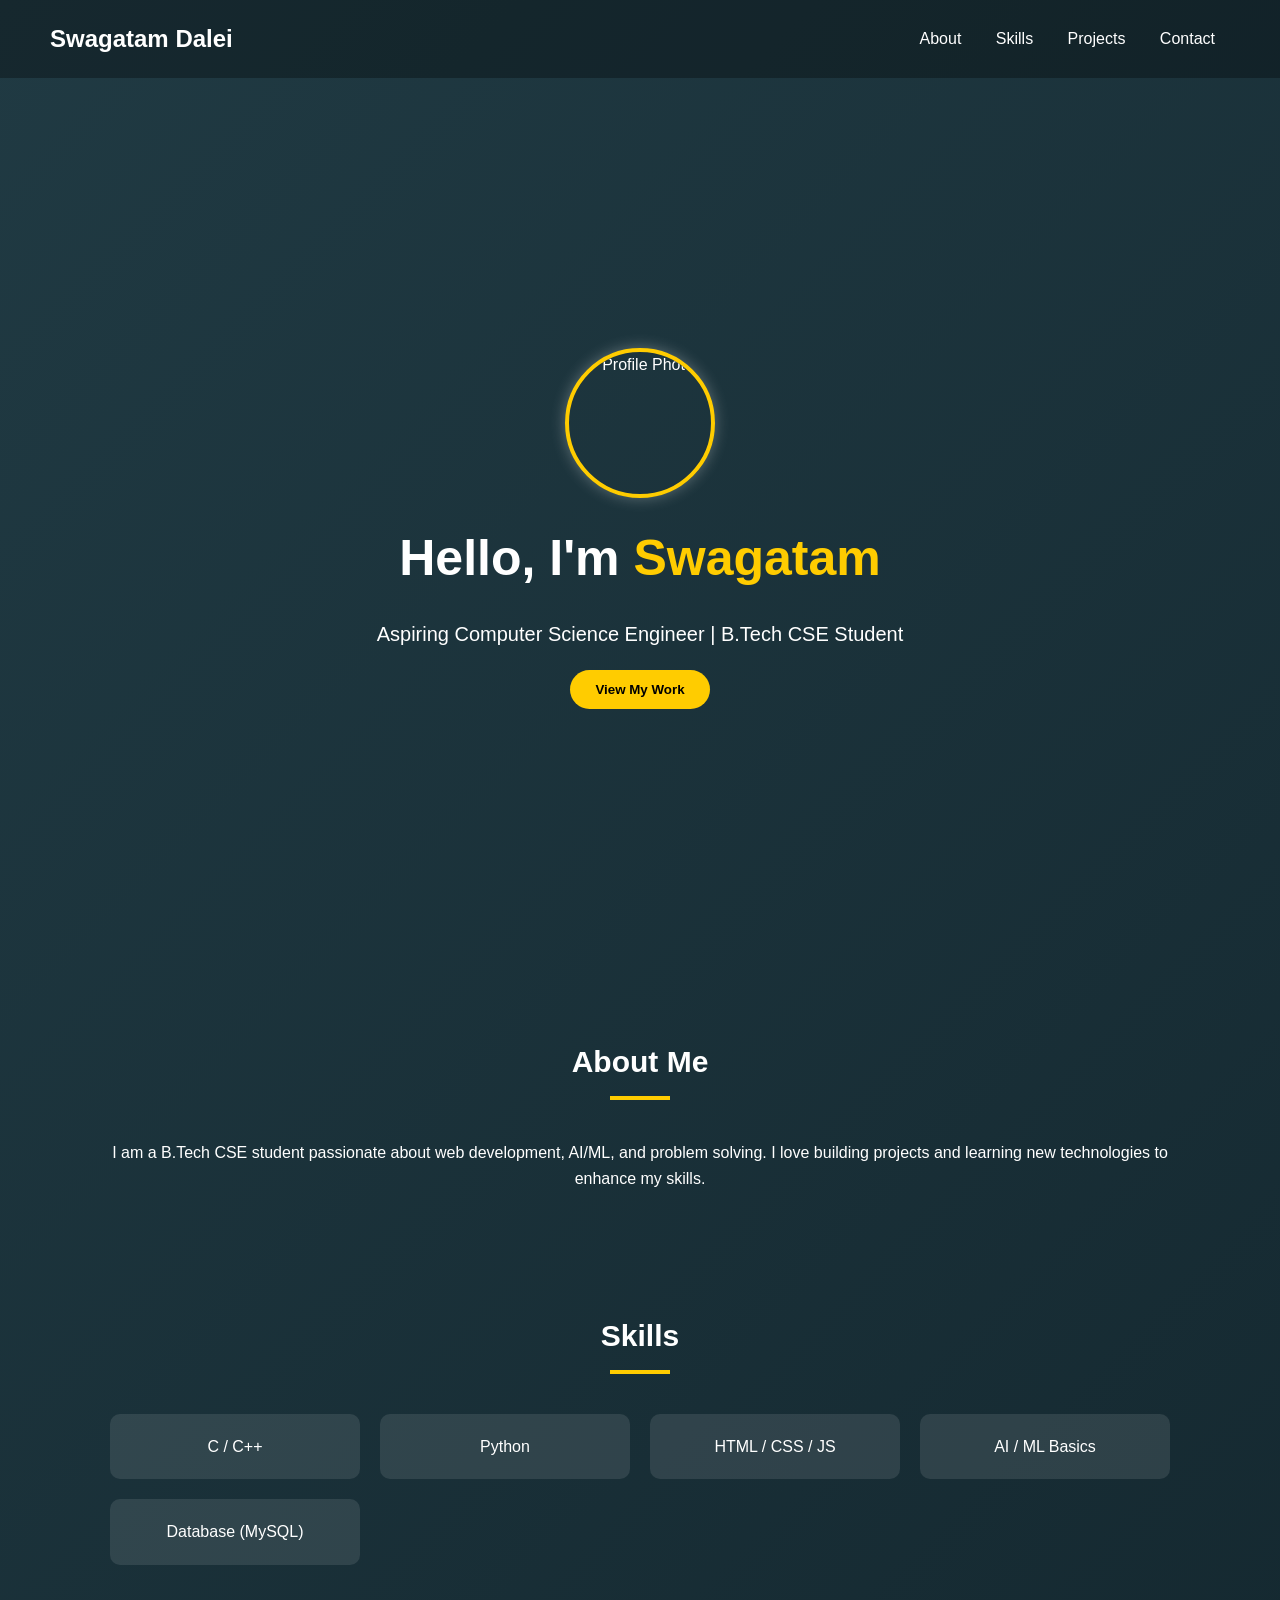
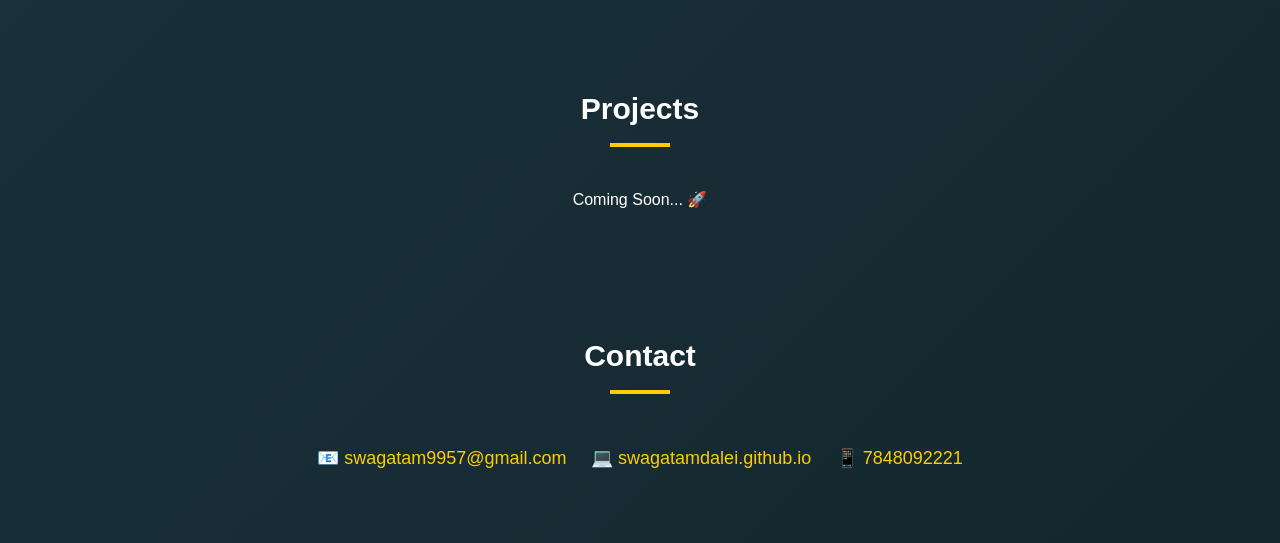
==== commit 904836e4: "Update index.html" ====
--- a/index.html
+++ b/index.html
@@ -216,7 +216,7 @@
     <div class="contact">
       <a href="mailto:swagatam9957@gmail.com">📧 swagatam9957@gmail.com</a>
       <a href="https://swagatamdalei.github.io" target="_blank">💻 swagatamdalei.github.io</a>
-      <a href="tel:+919348369957">📱 9348369957</a>
+      <a href="tel:+919348369957">📱 7848092221</a>
     </div>
   </section>
 </body>
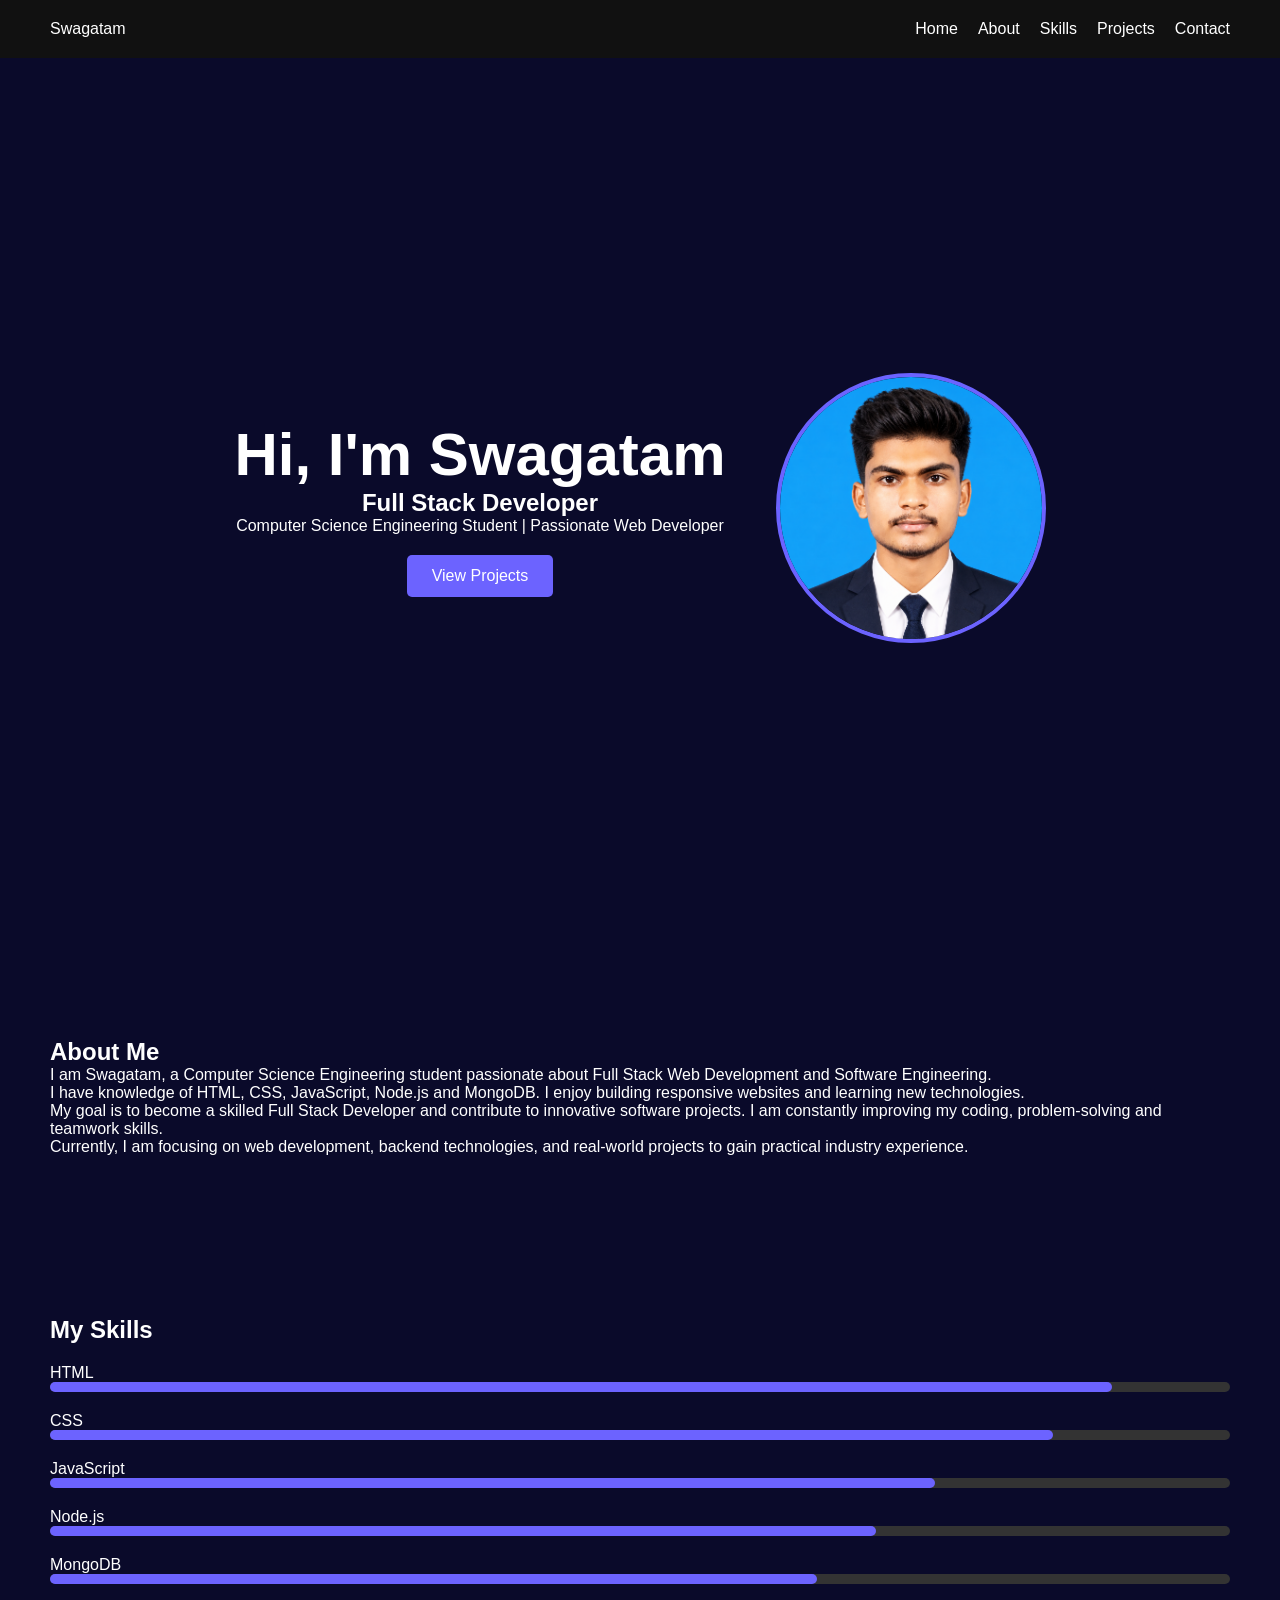
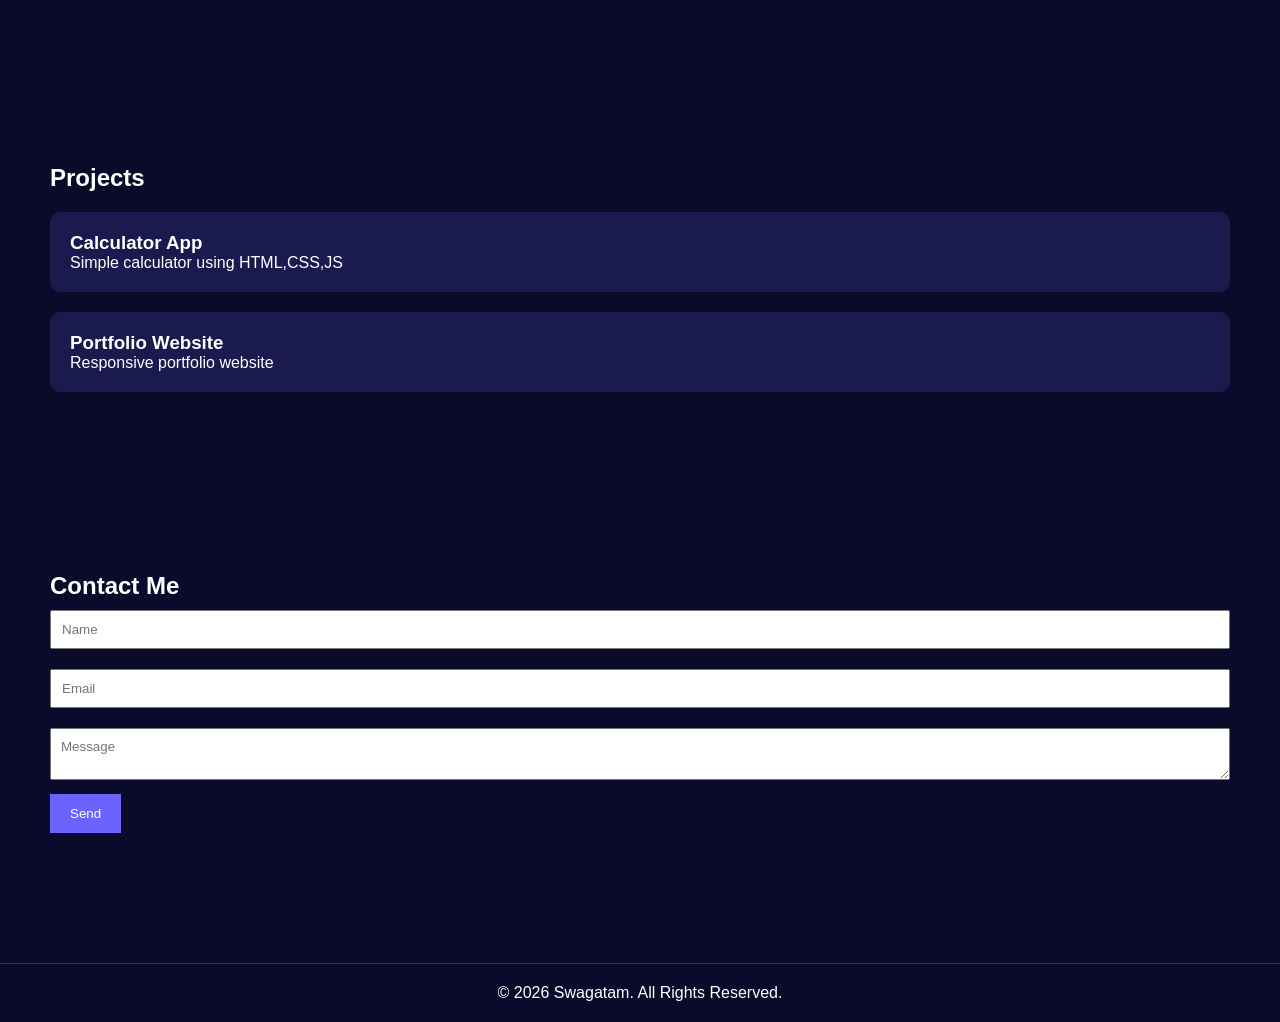
==== commit d26b5bdd: "Add files via upload" ====
--- a/index.html
+++ b/index.html
@@ -1,223 +1,143 @@
-<!DOCTYPE html>
-<html lang="en">
-<head>
-  <meta charset="UTF-8">
-  <meta name="viewport" content="width=device-width, initial-scale=1.0">
-  <title>Swagatam Dalei | Portfolio</title>
-  <style>
-    * {margin: 0; padding: 0; box-sizing: border-box;}
-    body {
-      font-family: 'Poppins', sans-serif;
-      background: linear-gradient(-45deg, #1e3c72, #2a5298, #0f2027, #203a43);
-      background-size: 400% 400%;
-      animation: gradientBG 15s ease infinite;
-      color: #fff;
-      line-height: 1.6;
-    }
-
-    @keyframes gradientBG {
-      0% {background-position: 0% 50%;}
-      50% {background-position: 100% 50%;}
-      100% {background-position: 0% 50%;}
-    }
-
-    header {
-      display: flex;
-      justify-content: space-between;
-      align-items: center;
-      padding: 20px 50px;
-      background: rgba(0,0,0,0.3);
-      position: sticky;
-      top: 0;
-      z-index: 1000;
-    }
-
-    header h1 {
-      font-size: 24px;
-      animation: fadeInLeft 2s ease;
-    }
-
-    header nav a {
-      color: #fff;
-      text-decoration: none;
-      margin: 0 15px;
-      transition: color 0.3s;
-    }
-
-    header nav a:hover {
-      color: #ffcc00;
-    }
-
-    .hero {
-      height: 100vh;
-      display: flex;
-      flex-direction: column;
-      justify-content: center;
-      align-items: center;
-      text-align: center;
-      padding: 0 20px;
-    }
-
-    .profile-pic {
-      width: 150px;
-      height: 150px;
-      border-radius: 50%;
-      border: 4px solid #ffcc00;
-      object-fit: cover;
-      box-shadow: 0 0 15px rgba(255, 255, 255, 0.3);
-      margin-bottom: 20px;
-    }
-
-    .hero h2 {
-      font-size: 50px;
-      animation: fadeInDown 2s ease;
-    }
-
-    .hero p {
-      font-size: 20px;
-      margin: 20px 0;
-      animation: fadeInUp 2s ease;
-    }
-
-    .btn {
-      background: #ffcc00;
-      color: #000;
-      padding: 12px 25px;
-      border: none;
-      border-radius: 25px;
-      cursor: pointer;
-      font-weight: bold;
-      transition: 0.3s;
-      animation: fadeInUp 2.5s ease;
-    }
-
-    .btn:hover {
-      background: #fff;
-      color: #000;
-      transform: scale(1.1);
-    }
-
-    section {
-      padding: 60px 20px;
-      max-width: 1100px;
-      margin: auto;
-    }
-
-    section h2 {
-      text-align: center;
-      margin-bottom: 40px;
-      font-size: 30px;
-      position: relative;
-    }
-
-    section h2::after {
-      content: '';
-      width: 60px;
-      height: 4px;
-      background: #ffcc00;
-      display: block;
-      margin: 10px auto;
-    }
-
-    .skills {
-      display: grid;
-      grid-template-columns: repeat(auto-fit, minmax(200px, 1fr));
-      gap: 20px;
-    }
-
-    .skill {
-      background: rgba(255,255,255,0.1);
-      padding: 20px;
-      border-radius: 10px;
-      text-align: center;
-      transition: transform 0.3s;
-    }
-
-    .skill:hover {
-      transform: translateY(-10px);
-    }
-
-    .contact {
-      text-align: center;
-    }
-
-    .contact a {
-      display: inline-block;
-      margin: 10px;
-      color: #ffcc00;
-      font-size: 18px;
-      text-decoration: none;
-      transition: 0.3s;
-    }
-
-    .contact a:hover {
-      color: #fff;
-    }
-
-    @keyframes fadeInDown {
-      from {opacity: 0; transform: translateY(-50px);}
-      to {opacity: 1; transform: translateY(0);}
-    }
-
-    @keyframes fadeInUp {
-      from {opacity: 0; transform: translateY(50px);}
-      to {opacity: 1; transform: translateY(0);}
-    }
-
-    @keyframes fadeInLeft {
-      from {opacity: 0; transform: translateX(-50px);}
-      to {opacity: 1; transform: translateX(0);}
-    }
-  </style>
-</head>
-<body>
-  <header>
-    <h1>Swagatam Dalei</h1>
-    <nav>
-      <a href="#about">About</a>
-      <a href="#skills">Skills</a>
-      <a href="#projects">Projects</a>
-      <a href="#contact">Contact</a>
-    </nav>
-  </header>
-
-  <div class="hero">
-    <!-- Replace with your actual image URL -->
-    <img src="https://your-image-url.com/profile.jpg" alt="Profile Photo" class="profile-pic">
-    <h2>Hello, I'm <span style="color:#ffcc00;">Swagatam</span></h2>
-    <p>Aspiring Computer Science Engineer | B.Tech CSE Student</p>
-    <button class="btn">View My Work</button>
-  </div>
-
-  <section id="about">
-    <h2>About Me</h2>
-    <p style="text-align:center;">I am a B.Tech CSE student passionate about web development, AI/ML, and problem solving.  
-    I love building projects and learning new technologies to enhance my skills.</p>
-  </section>
-
-  <section id="skills">
-    <h2>Skills</h2>
-    <div class="skills">
-      <div class="skill">C / C++</div>
-      <div class="skill">Python</div>
-      <div class="skill">HTML / CSS / JS</div>
-      <div class="skill">AI / ML Basics</div>
-      <div class="skill">Database (MySQL)</div>
-    </div>
-  </section>
-
-  <section id="projects">
-    <h2>Projects</h2>
-    <p style="text-align:center;">Coming Soon... 🚀</p>
-  </section>
-
-  <section id="contact">
-    <h2>Contact</h2>
-    <div class="contact">
-      <a href="mailto:swagatam9957@gmail.com">📧 swagatam9957@gmail.com</a>
-      <a href="https://swagatamdalei.github.io" target="_blank">💻 swagatamdalei.github.io</a>
-      <a href="tel:+919348369957">📱 7848092221</a>
-    </div>
-  </section>
-</body>
-</html>
+<!DOCTYPE html>
+<html lang="en">
+<head>
+<meta charset="UTF-8">
+<meta name="viewport" content="width=device-width, initial-scale=1.0">
+<title>Swagatam Portfolio</title>
+
+<link rel="stylesheet" href="style.css">
+</head>
+<body>
+
+<nav>
+    <div class="logo">Swagatam</div>
+
+    <ul>
+        <li><a href="#home">Home</a></li>
+        <li><a href="#about">About</a></li>
+        <li><a href="#skills">Skills</a></li>
+        <li><a href="#projects">Projects</a></li>
+        <li><a href="#contact">Contact</a></li>
+    </ul>
+</nav>
+
+<section id="home" class="hero">
+    <div>
+        <h1>Hi, I'm Swagatam</h1>
+        <h2>Full Stack Developer</h2>
+        <p>Computer Science Engineering Student | Passionate Web Developer</p>
+
+        <a href="#projects" class="btn">View Projects</a>
+    </div>
+    <img src="photo.png" alt="My Photo" class="profile-img">
+</section>
+
+<section id="about">
+    <h2>About Me</h2>
+
+    <p>
+        I am Swagatam, a Computer Science Engineering student passionate
+        about Full Stack Web Development and Software Engineering.
+    </p>
+
+    <p>
+        I have knowledge of HTML, CSS, JavaScript, Node.js and MongoDB.
+        I enjoy building responsive websites and learning new technologies.
+    </p>
+
+    <p>
+        My goal is to become a skilled Full Stack Developer and contribute
+        to innovative software projects. I am constantly improving my
+        coding, problem-solving and teamwork skills.
+    </p>
+
+    <p>
+        Currently, I am focusing on web development, backend technologies,
+        and real-world projects to gain practical industry experience.
+    </p>
+</section>
+
+<section id="skills">
+
+    <h2>My Skills</h2>
+
+    <div class="card">
+        HTML
+        <div class="bar">
+            <div class="fill html"></div>
+        </div>
+    </div>
+
+    <div class="card">
+        CSS
+        <div class="bar">
+            <div class="fill css"></div>
+        </div>
+    </div>
+
+    <div class="card">
+        JavaScript
+        <div class="bar">
+            <div class="fill js"></div>
+        </div>
+    </div>
+
+    <div class="card">
+       Node.js
+    <div class="bar">
+        <div class="fill node"></div>
+    </div>
+</div>
+
+<div class="card">
+    MongoDB
+    <div class="bar">
+        <div class="fill mongo"></div>
+    </div>
+</div>
+
+</section>
+
+<section id="projects">
+
+<h2>Projects</h2>
+
+<div class="project">
+    <h3>Calculator App</h3>
+    <p>Simple calculator using HTML,CSS,JS</p>
+</div>
+
+<div class="project">
+    <h3>Portfolio Website</h3>
+    <p>Responsive portfolio website</p>
+</div>
+
+</section>
+
+<section id="contact">
+
+<h2>Contact Me</h2>
+
+<form id="contactForm">
+
+<input type="text" placeholder="Name" required>
+
+<input type="email" placeholder="Email" required>
+
+<textarea placeholder="Message"></textarea>
+
+<button type="submit">Send</button>
+
+</form>
+
+<p id="msg"></p>
+
+</section>
+
+<script src="script.js"></script>
+
+</body>
+</html>
+<footer>
+    <p>© 2026 Swagatam. All Rights Reserved.</p>
+</footer>
--- a/style.css
+++ b/style.css
@@ -0,0 +1,137 @@
+*{
+margin:0;
+padding:0;
+box-sizing:border-box;
+font-family:Arial;
+}
+
+body{
+background:#0a0a2a;
+color:white;
+}
+
+nav{
+display:flex;
+justify-content:space-between;
+padding:20px 50px;
+background:#111;
+position:sticky;
+top:0;
+}
+
+ul{
+display:flex;
+gap:20px;
+list-style:none;
+}
+
+a{
+text-decoration:none;
+color:white;
+}
+
+.hero{
+height:100vh;
+display:flex;
+justify-content:center;
+align-items:center;
+text-align:center;
+}
+
+.hero h1{
+font-size:60px;
+}
+
+.btn{
+display:inline-block;
+margin-top:20px;
+padding:12px 25px;
+background:#6C63FF;
+border-radius:5px;
+}
+
+section{
+padding:80px 50px;
+}
+
+.card{
+margin:20px 0;
+}
+
+.bar{
+height:10px;
+background:#333;
+border-radius:10px;
+}
+
+.fill{
+height:10px;
+background:#6C63FF;
+border-radius:10px;
+}
+
+.html{
+width:90%;
+}
+
+.css{
+width:85%;
+}
+
+.js{
+width:75%;
+}
+
+.node{
+    width:70%;
+}
+
+.mongo{
+    width:65%;
+}
+
+.project{
+background:#1a1a4e;
+padding:20px;
+margin:20px 0;
+border-radius:10px;
+}
+
+input,textarea{
+width:100%;
+padding:10px;
+margin:10px 0;
+}
+
+button{
+padding:12px 20px;
+background:#6C63FF;
+border:none;
+color:white;
+cursor:pointer;
+}
+.profile-img{
+    width: 270px;
+    height: 270px;
+    border-radius:50%;
+    object-fit:cover;
+    border:4px solid #6C63FF;
+    object-fit:cover;
+    object-position:center 10%;
+}
+.hero{
+    display:flex;
+    justify-content:center;
+    align-items:center;
+    gap:50px;
+}
+
+.btn:hover{
+    transform:scale(1.05);
+}
+footer{
+    text-align: center;
+    padding: 20px;
+    margin-top: 50px;
+    border-top: 1px solid #333;
+}
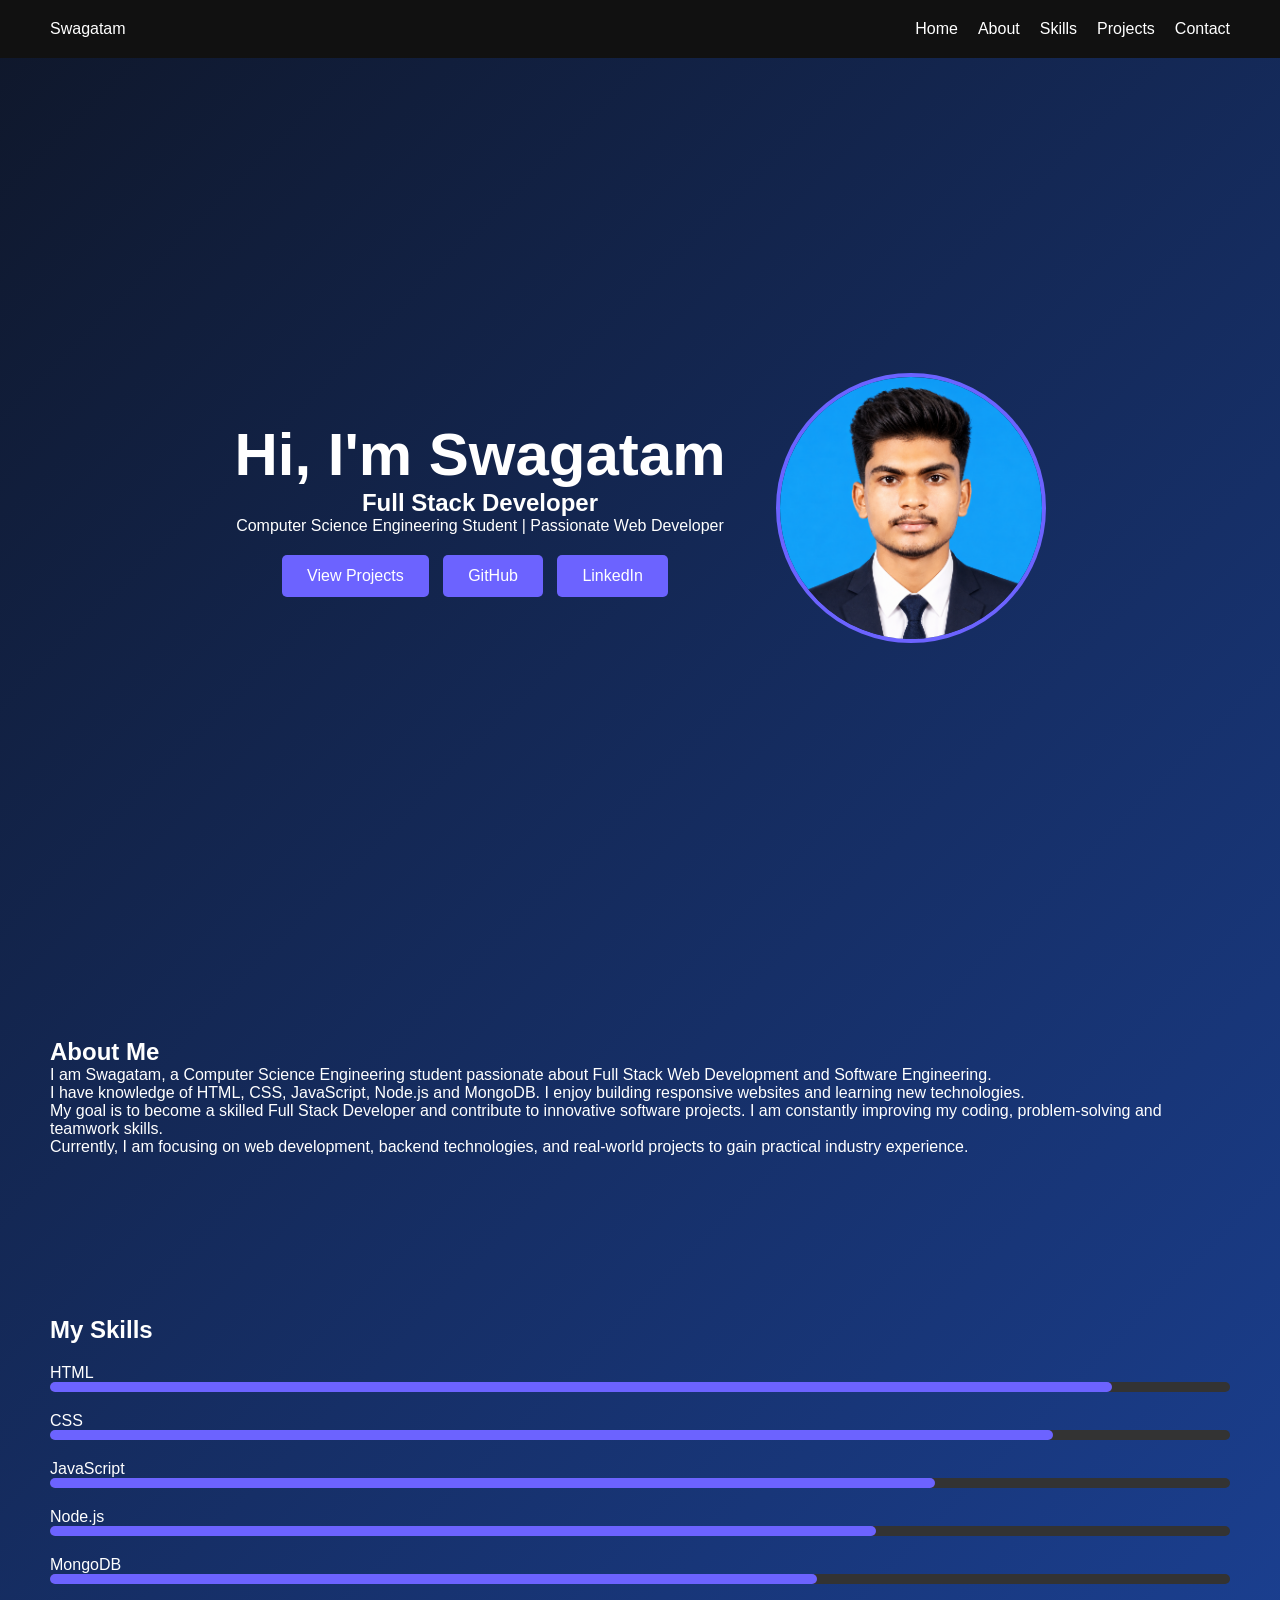
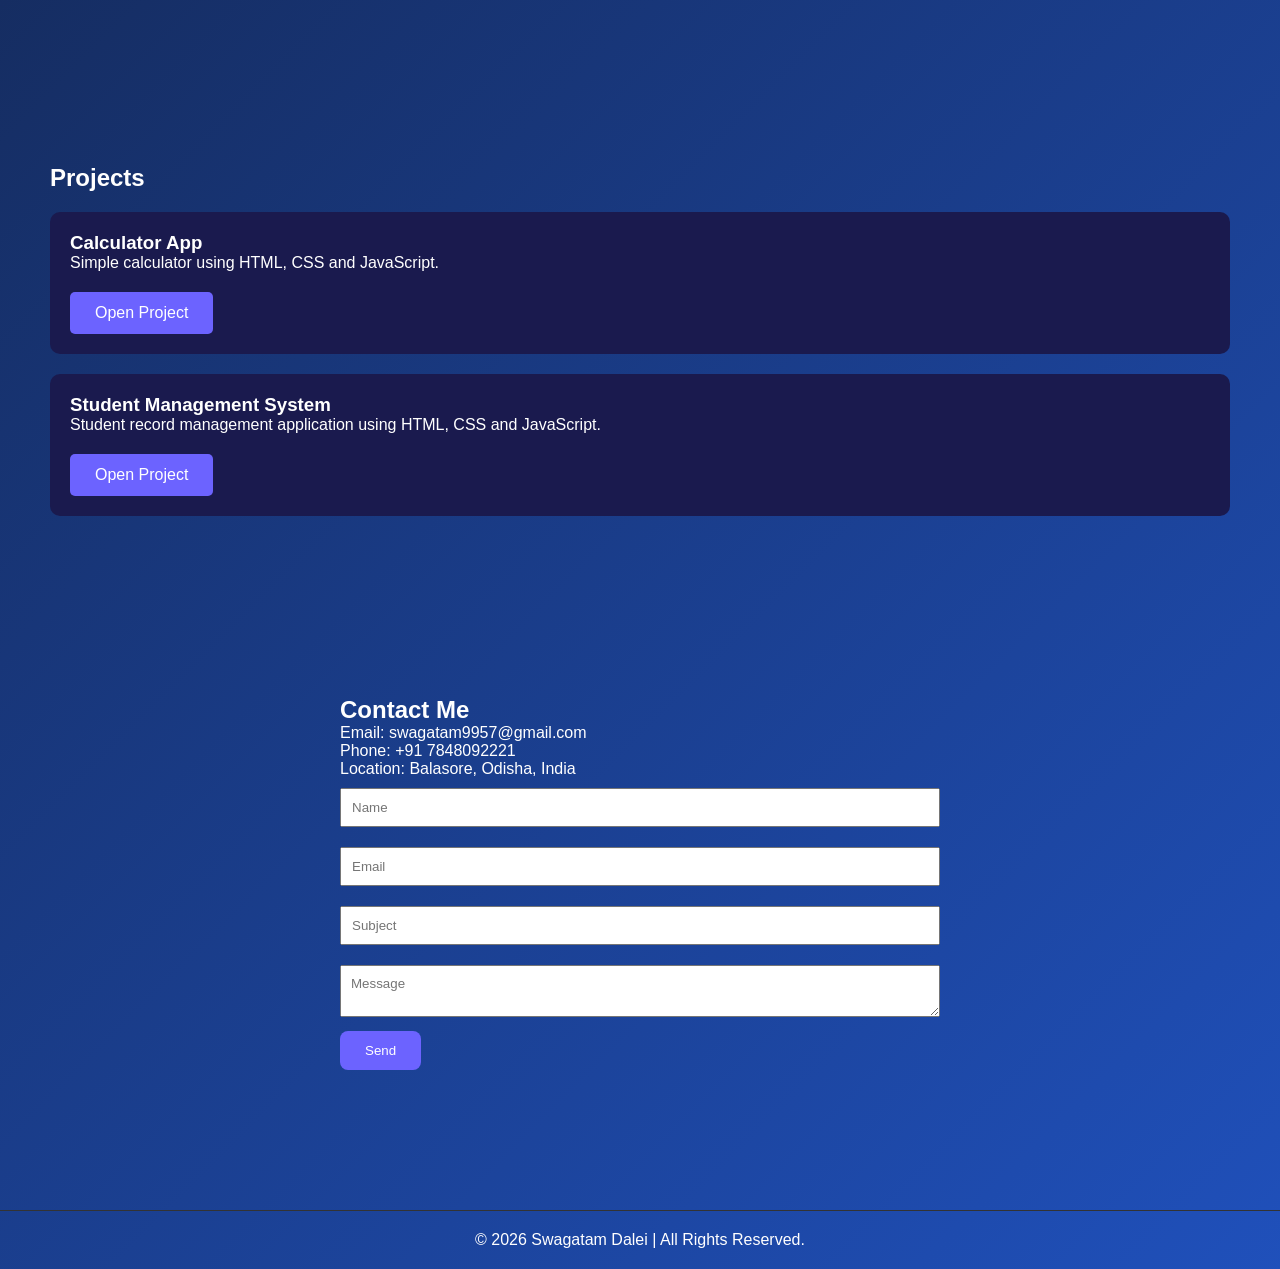
==== commit db3f1910: "Add files via upload" ====
--- a/index.html
+++ b/index.html
@@ -28,6 +28,13 @@
         <p>Computer Science Engineering Student | Passionate Web Developer</p>
 
         <a href="#projects" class="btn">View Projects</a>
+        <a href="https://github.com/swag9957" target="_blank" class="btn">
+    GitHub
+</a>
+
+<a href="https://linkedin.com/in/swagatam-dalei-388992357" target="_blank" class="btn">
+    LinkedIn
+</a>
     </div>
     <img src="photo.png" alt="My Photo" class="profile-img">
 </section>
@@ -104,12 +111,27 @@
 
 <div class="project">
     <h3>Calculator App</h3>
-    <p>Simple calculator using HTML,CSS,JS</p>
+
+    <p>
+        Simple calculator using HTML, CSS and JavaScript.
+    </p>
+
+    <a href="calculator.html" class="btn">
+        Open Project
+    </a>
 </div>
 
 <div class="project">
-    <h3>Portfolio Website</h3>
-    <p>Responsive portfolio website</p>
+    <h3>Student Management System</h3>
+
+    <p>
+        Student record management application using
+        HTML, CSS and JavaScript.
+    </p>
+
+    <a href="student.html" class="btn">
+        Open Project
+    </a>
 </div>
 
 </section>
@@ -117,16 +139,22 @@
 <section id="contact">
 
 <h2>Contact Me</h2>
+<p>Email: swagatam9957@gmail.com</p>
+<p>Phone: +91 7848092221</p>
+<p>Location: Balasore, Odisha, India</p>
 
 <form id="contactForm">
 
 <input type="text" placeholder="Name" required>
 
 <input type="email" placeholder="Email" required>
+<input type="text" id="subject"
+placeholder="Subject">
 
 <textarea placeholder="Message"></textarea>
 
 <button type="submit">Send</button>
+<p id="form-status"></p>
 
 </form>
 
@@ -139,5 +167,5 @@
 </body>
 </html>
 <footer>
-    <p>© 2026 Swagatam. All Rights Reserved.</p>
+    <p>© 2026 Swagatam Dalei | All Rights Reserved.</p>
 </footer>
--- a/style.css
+++ b/style.css
@@ -6,8 +6,31 @@
 }
 
 body{
-background:#0a0a2a;
-color:white;
+    margin: 0;
+    color: white;
+
+    background: linear-gradient(
+        -45deg,
+        #0f172a,
+        #312e81,
+        #2563eb,
+        #0f172a
+    );
+
+    background-size: 400% 400%;
+    animation: gradient 10s ease infinite;
+}
+
+@keyframes gradient{
+    0%{
+        background-position: 0% 50%;
+    }
+    50%{
+        background-position: 100% 50%;
+    }
+    100%{
+        background-position: 0% 50%;
+    }
 }
 
 nav{
@@ -45,6 +68,7 @@
 .btn{
 display:inline-block;
 margin-top:20px;
+margin-right:10px;
 padding:12px 25px;
 background:#6C63FF;
 border-radius:5px;
@@ -104,11 +128,17 @@
 }
 
 button{
-padding:12px 20px;
+
+padding:12px 25px;
 background:#6C63FF;
 border:none;
+border-radius: 8px;
 color:white;
 cursor:pointer;
+transition: 0.3s;
+}
+button:hover{
+    transform: scale(1.05);
 }
 .profile-img{
     width: 270px;
@@ -128,10 +158,20 @@
 
 .btn:hover{
     transform:scale(1.05);
+    transition:0.3s;
 }
 footer{
     text-align: center;
     padding: 20px;
     margin-top: 50px;
     border-top: 1px solid #333;
+}
+#contact{
+    max-width: 700px;
+    margin: auto;
+}
+#form-status{
+    color: lightgreen;
+    font-weight: bold;
+    margin-top: 10px;
 }
